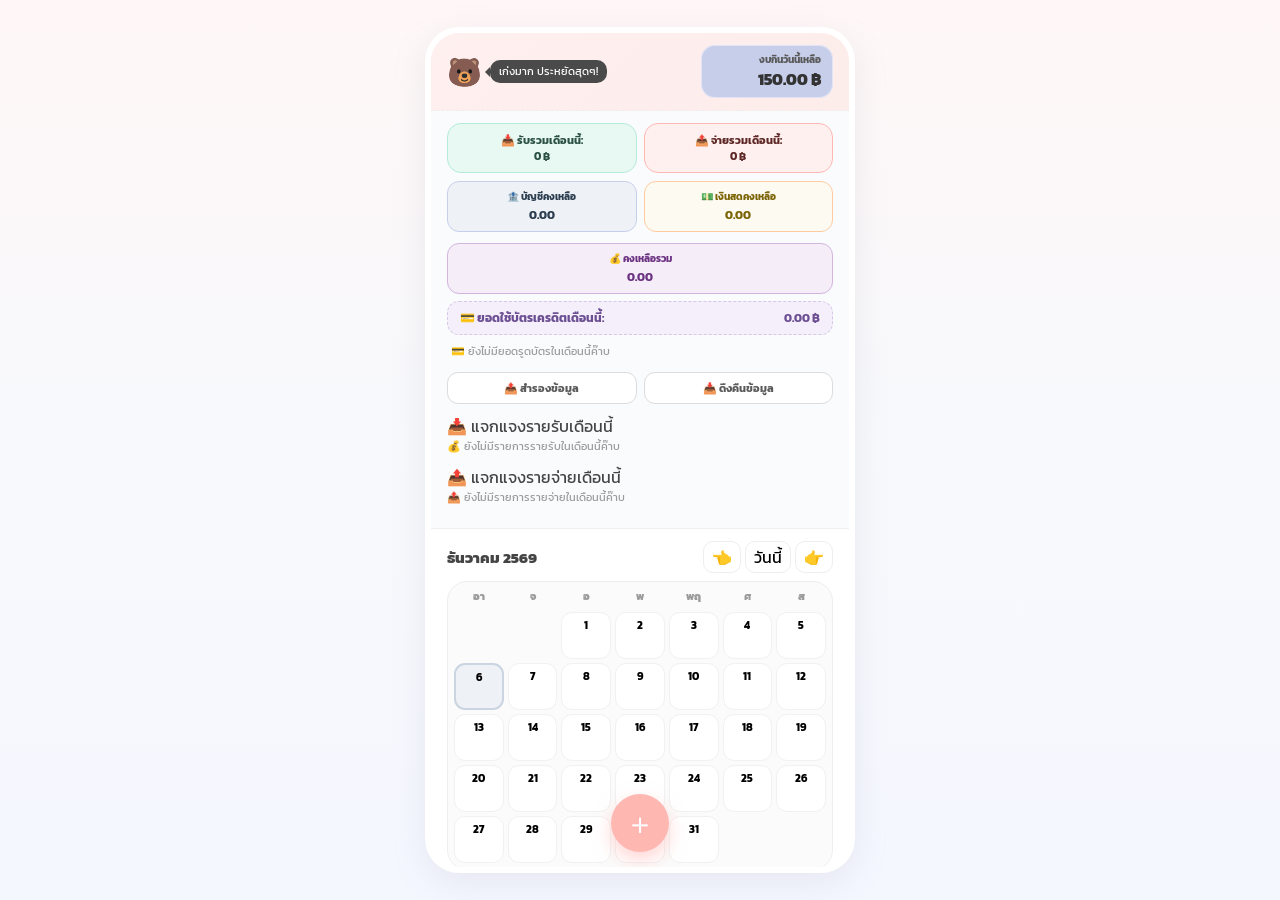
==== index.html @ 379af8e2 "Update index.html" ====
<!DOCTYPE html>
<html lang="th">
<head>
    <meta charset="UTF-8">
    <meta name="apple-mobile-web-app-title" content="PukPik Pocket">
    <meta name="apple-mobile-web-app-capable" content="yes">
    <meta name="apple-mobile-web-app-status-bar-style" content="default">
    <meta name="theme-color" content="#ffb7b2">
    <link rel="apple-touch-icon" href="IMG_6196.png">
    <link rel="apple-touch-icon" sizes="180x180" href="IMG_6196.png">
    <link rel="icon" type="image/png" sizes="192x192" href="IMG_6196.png">
    <link rel="icon" type="image/png" sizes="32x32" href="IMG_6196.png">
    <link rel="preconnect" href="https://fonts.googleapis.com">
    <link rel="preconnect" href="https://fonts.gstatic.com" crossorigin>
    <link href="https://fonts.googleapis.com/css2?family=Kanit:wght@400;500;600;700&display=swap" rel="stylesheet">
    <meta name="viewport" content="width=device-width, initial-scale=1.0, maximum-scale=1.0, user-scalable=no, viewport-fit=cover">
    <title>PukPik Pocket v5.2</title>
    <style>
        :root {
            --bg-color: #f7f9fc;
            --card-bg: #ffffff;
            --text-main: #444;
            --text-muted: #9b9b9b;
            --primary: #ffb7b2;
            --primary-dark: #ff9e99;
            --success: #b5ead7;
            --success-dark: #86d1b7;
            --danger: #ffcaa1;
            --danger-dark: #ffaa6b;
            --accent-blue: #c7ceea;
            --purple-soft: #f4effa;
            --shadow: 0 10px 34px rgba(149, 157, 165, 0.16);
            --border-radius: 20px;
        }
        * {
            box-sizing: border-box;
            margin: 0;
            padding: 0;
            font-family: 'Kanit', system-ui, -apple-system, BlinkMacSystemFont, sans-serif;
            -webkit-tap-highlight-color: transparent;
        }
        html, body { height: 100%; }
        body {
            background: linear-gradient(180deg, #fff7f7 0%, var(--bg-color) 50%, #f5f7ff 100%);
            color: var(--text-main);
            display: flex;
            justify-content: center;
            align-items: center;
            min-height: 100svh;
            padding: max(10px, env(safe-area-inset-top)) 10px max(10px, env(safe-area-inset-bottom));
        }
        button, input { font: inherit; }
        button { touch-action: manipulation; }
        .phone-container {
            width: 100%;
            max-width: 430px;
            height: min(94svh, 900px);
            background: var(--card-bg);
            border-radius: 34px;
            box-shadow: var(--shadow);
            border: 6px solid rgba(255,255,255,0.95);
            display: flex;
            flex-direction: column;
            overflow: hidden;
            position: relative;
        }
        .mini-banner {
            background: linear-gradient(135deg, #fff0f0 0%, #fcedeb 100%);
            padding: 12px 16px;
            display: flex;
            align-items: center;
            justify-content: space-between;
            gap: 10px;
            border-bottom: 1px dashed #eee;
        }
        .banner-left { display: flex; align-items: center; gap: 8px; min-width: 0; }
        .mascot-mini { font-size: 28px; animation: bounce 2s infinite alternate; }
        @keyframes bounce { from { transform: translateY(0); } to { transform: translateY(-3px); } }
        .banner-speech {
            font-size: 11px;
            background: #4a4a4a;
            color: #fff;
            padding: 5px 9px;
            border-radius: 10px;
            position: relative;
            max-width: 160px;
            line-height: 1.25;
        }
        .banner-speech::before {
            content: '';
            position: absolute;
            left: -5px;
            top: 50%;
            transform: translateY(-50%);
            border-width: 5px 5px 5px 0;
            border-style: solid;
            border-color: transparent #4a4a4a transparent transparent;
        }
        .banner-budget-badge {
            background: var(--accent-blue);
            padding: 7px 12px;
            border-radius: 14px;
            text-align: right;
            min-width: 132px;
            box-shadow: inset 0 0 0 1px rgba(255,255,255,.45);
        }
        .banner-budget-badge.warning { background: #ffcaa1; }
        .banner-budget-badge.danger { background: #ffb7b2; }
        .banner-budget-label { font-size: 10px; font-weight: 700; color: #5a5a5a; }
        .banner-budget-amount { font-size: 16px; font-weight: 800; color: #333; }
        .overall-summary-card { background: #fafbfc; padding: 12px 16px; border-bottom: 1px solid #f0f0f0; }
        .summary-total-row, .wallet-summary-row, .system-action-row { display: flex; gap: 7px; }
        .summary-total-row { margin-bottom: 8px; }
        .summary-box {
            flex: 1;
            padding: 8px 4px;
            border-radius: 14px;
            font-size: 11px;
            font-weight: 700;
            text-align: center;
        }
        .summary-box.inc { background-color: #e8f8f2; color: #2b5144; border: 1px solid var(--success); }
        .summary-box.exp { background-color: #fff0f0; color: #5c2724; border: 1px solid var(--primary); }
        .wallet-summary-row { margin-bottom: 7px; flex-wrap: wrap; }
        .wallet-box {
            flex: 1;
            min-width: 80px;
            padding: 7px 6px;
            border-radius: 12px;
            font-size: 10px;
            font-weight: 700;
            display: flex;
            flex-direction: column;
            justify-content: center;
            align-items: center;
            text-align: center;
        }
        .wallet-box.bank { background-color: #eef2f7; color: #2c3e50; border: 1px solid var(--accent-blue); }
        .wallet-box.cash { background-color: #fdfaf2; color: #7d6608; border: 1px solid var(--danger); }
        .wallet-box.custom-wallet { background-color: #f2fcf9; color: #117a65; border: 1px solid var(--success-dark); }
        .wallet-box.total { background-color: #f5eef8; color: #6c3483; border: 1px solid #d2b4de; width: 100%; flex: 1 1 100%; margin-top: 4px; }
        .wallet-val { font-size: 12px; margin-top: 2px; word-break: break-word; }
        .credit-summary-row {
            background: var(--purple-soft);
            border: 1px dashed #d6c7e8;
            padding: 7px 12px;
            border-radius: 12px;
            font-size: 12px;
            font-weight: 700;
            color: #6c4f93;
            margin-bottom: 6px;
            display: flex;
            justify-content: space-between;
            align-items: center;
            gap: 10px;
        }
        .credit-cards-breakdown-zone, .category-summary-grid {
            display: flex;
            gap: 6px;
            overflow-x: auto;
            padding-bottom: 4px;
            margin-bottom: 7px;
            scrollbar-width: none;
        }
        .credit-cards-breakdown-zone::-webkit-scrollbar, .category-summary-grid::-webkit-scrollbar { height: 0; }
        .credit-card-mini-badge, .cat-summary-mini-box {
            background: #fff;
            border: 1px solid #eee;
            padding: 5px 10px;
            border-radius: 10px;
            font-size: 11px;
            white-space: nowrap;
            display: flex;
            align-items: center;
            gap: 4px;
        }
        .credit-card-mini-badge { color: #6c4f93; border-color: #d6c7e8; }
        .system-action-row { margin: 6px 0 10px; }
        .sys-btn {
            flex: 1;
            padding: 7px;
            font-size: 11px;
            background: #fff;
            border: 1px solid #dcdcdc;
            border-radius: 11px;
            cursor: pointer;
            font-weight: 700;
            color: #5a5a5a;
        }
        .sys-btn:active { transform: scale(.98); background: #f0f0f0; }
        .app-body { flex: 1; overflow-y: auto; padding: 12px 16px 82px; }
        .calendar-header { display: flex; justify-content: space-between; align-items: center; margin-bottom: 8px; }
        .calendar-title { font-size: 15px; font-weight: 800; }
        .calendar-btn { background: #fff; border: 1px solid #eee; border-radius: 10px; font-size: 16px; cursor: pointer; padding: 3px 8px; }
        .calendar-grid {
            display: grid;
            grid-template-columns: repeat(7, 1fr);
            gap: 4px;
            background: #fbfbfb;
            padding: 6px;
            border-radius: var(--border-radius);
            border: 1px solid #eee;
            width: 100%;
        }
        .weekday { text-align: center; font-size: 11px; font-weight: 800; color: var(--text-muted); padding-bottom: 4px; }
        .day-cell {
            background: #fff;
            border-radius: 11px;
            min-height: 47px;
            display: flex;
            flex-direction: column;
            justify-content: space-between;
            align-items: center;
            padding: 4px 2px;
            font-size: 11px;
            border: 1px solid #f1f1f1;
            cursor: pointer;
            transition: transform .16s ease, border .16s ease, background .16s ease;
        }
        .day-cell:active { transform: scale(.97); }
        .day-cell.today { border: 2px solid var(--text-main); font-weight: 800; }
        .day-cell.selected { background: #eef2f7; border-color: #cbd5e1; }
        .day-number { font-weight: 700; }
        .day-amount {
            font-size: 7.5px;
            width: 100%;
            text-align: center;
            overflow: hidden;
            text-overflow: ellipsis;
            white-space: nowrap;
            font-weight: 800;
            border-radius: 5px;
            padding: 1px 0;
            line-height: 1.15;
        }
        .status-safe { background-color: var(--success); color: #2b5144; }
        .status-warn { background-color: var(--danger); color: #613b1d; }
        .status-over { background-color: var(--primary); color: #5c2724; }
        .history-section { margin-top: 15px; }
        .section-heading { font-size: 14px; font-weight: 800; margin-bottom: 8px; display: flex; justify-content: space-between; align-items: center; }
        .history-list { display: flex; flex-direction: column; gap: 8px; }
        .history-item { display: flex; align-items: center; background: #fff; padding: 10px 12px; border-radius: 16px; border: 1px solid #f0f0f0; position: relative; }
        .item-icon { width: 36px; height: 36px; border-radius: 12px; display: flex; justify-content: center; align-items: center; font-size: 18px; margin-right: 10px; flex: 0 0 auto; }
        .item-info { flex: 1; padding-right: 8px; min-width: 0; }
        .item-title { font-size: 13px; font-weight: 800; overflow: hidden; text-overflow: ellipsis; white-space: nowrap; }
        .item-time { font-size: 10px; color: var(--text-muted); }
        .item-amount { font-size: 14px; font-weight: 800; text-align: right; padding-right: 34px; min-width: 96px; }
        .item-skip-label, .item-credit-label, .item-wallet-label { font-size: 8px; display: block; font-weight: 500; }
        .item-skip-label { color: #d35400; }
        .item-credit-label { color: #8e44ad; }
        .item-wallet-label { color: #34495e; }
        .item-amount.expense { color: #ff9e99; }
        .item-amount.income { color: #43ad86; }
        .item-amount.transfer { color: #3498db; }
        .item-actions-wrapper { position: absolute; right: 8px; top: 50%; transform: translateY(-50%); display: flex; gap: 4px; align-items: center; }
        .item-action-mini-btn { background: #fcfcfc; border: 1px solid #eeeeee; width: 25px; height: 25px; border-radius: 8px; font-size: 11px; cursor: pointer; display: flex; justify-content: center; align-items: center; }
        .item-action-mini-btn.delete { color: #ff9e99; border-color: #fff0f0; }
        .fab-btn {
            position: absolute;
            bottom: max(15px, env(safe-area-inset-bottom));
            left: 50%;
            transform: translateX(-50%);
            width: 58px;
            height: 58px;
            background: var(--primary);
            border: none;
            border-radius: 50%;
            color: white;
            font-size: 30px;
            display: flex;
            justify-content: center;
            align-items: center;
            cursor: pointer;
            box-shadow: 0 8px 18px rgba(255, 183, 178, 0.55);
            z-index: 10;
        }
        .fab-btn:active { transform: translateX(-50%) scale(.96); }
        .modal-overlay {
            position: absolute;
            inset: 0;
            background: rgba(0,0,0,0.38);
            display: none;
            justify-content: center;
            align-items: flex-end;
            z-index: 100;
        }
        .modal-overlay.show { display: flex; }
        .modal-content {
            background: #fff;
            width: 100%;
            border-top-left-radius: 28px;
            border-top-right-radius: 28px;
            padding: 20px 20px max(20px, env(safe-area-inset-bottom));
            box-shadow: 0 -10px 30px rgba(0,0,0,0.1);
            animation: slideUp .24s ease-out;
            max-height: 90%;
            overflow-y: auto;
        }
        @keyframes slideUp { from { transform: translateY(100%); } to { transform: translateY(0); } }
        .modal-header { display: flex; justify-content: space-between; align-items: center; margin-bottom: 15px; }
        .close-btn { background: #f0f0f0; border: none; width: 30px; height: 30px; border-radius: 50%; cursor: pointer; }
        .type-selector { display: flex; gap: 8px; margin-bottom: 12px; }
        .type-btn { flex: 1; padding: 8px; border: 2px solid #f0f0f0; background: #fff; border-radius: 13px; cursor: pointer; font-weight: 800; font-size: 13px; text-align: center; }
        .type-btn.active[data-type="expense"] { background: var(--primary); border-color: var(--primary); color: #fff; }
        .type-btn.active[data-type="income"] { background: var(--success); border-color: var(--success); color: #2b5144; }
        .type-btn.active[data-type="transfer"] { background: var(--accent-blue); border-color: var(--accent-blue); color: #34495e; }
        .form-group { margin-bottom: 12px; }
        .form-label { font-size: 12px; font-weight: 800; color: var(--text-muted); margin-bottom: 4px; display: block; }
        .custom-checkbox-row { display: flex; align-items: center; gap: 7px; padding: 7px 10px; border-radius: 10px; font-size: 11px; font-weight: 700; cursor: pointer; margin-bottom: 8px; }
        .custom-checkbox-row.skip { background: #fdf6f0; border: 1px dashed #ffcaa1; color: #c96f2c; }
        .wallet-selector-group { display: flex; flex-wrap: wrap; gap: 6px; margin-bottom: 12px; }
        .wallet-select-btn { padding: 8px 12px; border: 2px solid #f0f0f0; background: #fff; border-radius: 11px; font-size: 11px; font-weight: 800; cursor: pointer; text-align: center; min-width: 80px; }
        .wallet-select-btn.active { border-color: #34495e; background-color: #f0f4f8; }
        .wallet-select-btn.credit-style { border-color: #d6c7e8; color: #6c4f93; }
        .wallet-select-btn.credit-style.active { background-color: var(--purple-soft); border-color: #8e44ad; }
        .wallet-select-btn.transfer-style { border-color: #cbd5e1; background-color: #fff; }
        .wallet-select-btn.transfer-style.active { border-color: #3498db; background-color: #ebf5fb; }
        .add-manage-btn { background: #fff; border: 1px dashed #bbb; color: #666; font-size: 11px; padding: 8px 12px; border-radius: 10px; cursor: pointer; font-weight: 800; }
        .input-field { width: 100%; padding: 11px 12px; border: 2px solid #f0f0f0; border-radius: 13px; font-size: 15px; outline: none; background: #fff; }
        .input-field:focus { border-color: var(--primary); box-shadow: 0 0 0 3px rgba(255,183,178,.16); }
        .category-grid { display: grid; grid-template-columns: repeat(4, 1fr); gap: 8px; margin-bottom: 15px; }
        .cat-item { display: flex; flex-direction: column; align-items: center; cursor: pointer; padding: 7px 4px; border-radius: 12px; border: 2px solid transparent; background: #fafafa; min-width: 0; }
        .cat-item.selected { background: #fff0f0; border-color: var(--primary); }
        .cat-icon { font-size: 20px; }
        .cat-name { font-size: 10px; text-align: center; width: 100%; overflow: hidden; text-overflow: ellipsis; white-space: nowrap; }
        .submit-btn { width: 100%; padding: 13px; background: var(--primary-dark); border: none; border-radius: 14px; color: white; font-size: 15px; font-weight: 800; cursor: pointer; }
        .submit-btn:active { transform: scale(.99); }
        .empty-state { text-align: center; padding: 20px; color: var(--text-muted); font-size: 13px; }
        @media (max-width: 390px) {
            .phone-container { border-radius: 0; height: 100svh; border: 0; max-width: none; }
            body { padding: 0; }
            .category-grid { grid-template-columns: repeat(3, 1fr); }
            .banner-speech { max-width: 130px; }
        }
    </style>
</head>
<body>
    <div class="phone-container">
        <div class="mini-banner">
            <div class="banner-left">
                <div class="mascot-mini" id="mascotEmoji">🐻</div>
                <div class="banner-speech" id="mascotSpeech">ลุยประหยัดกันค๊าบ!</div>
            </div>
            <div class="banner-budget-badge" id="budgetBadgeColor">
                <div class="banner-budget-label" id="budgetText">งบกินวันนี้เหลือ</div>
                <div class="banner-budget-amount"><span id="dailyRemaining">150.00</span> ฿</div>
            </div>
        </div>
        <div class="overall-summary-card">
            <div class="summary-total-row">
                <div class="summary-box inc">📥 รับรวมเดือนนี้:<br><span id="totalIncomeText">0</span> ฿</div>
                <div class="summary-box exp">📤 จ่ายรวมเดือนนี้:<br><span id="totalExpenseText">0</span> ฿</div>
            </div>
            <div class="wallet-summary-row" id="walletSummaryRowZone">
                <div class="wallet-box bank"><span>🏦 บัญชีคงเหลือ</span><span class="wallet-val" id="totalBankText">0.00</span></div>
                <div class="wallet-box cash"><span>💵 เงินสดคงเหลือ</span><span class="wallet-val" id="totalCashText">0.00</span></div>
                <div class="wallet-box total"><span>💰 คงเหลือรวม</span><span class="wallet-val" id="totalCombinedText">0.00</span></div>
            </div>
            <div class="credit-summary-row">
                <span>💳 ยอดใช้บัตรเครดิตเดือนนี้:</span>
                <div><span id="totalCreditText">0.00</span> ฿</div>
            </div>
            <div class="credit-cards-breakdown-zone" id="creditCardsBreakdownZone"></div>
            <div class="system-action-row">
                <button class="sys-btn" type="button" onclick="backupData()">📤 สำรองข้อมูล</button>
                <button class="sys-btn" type="button" onclick="triggerRestore()">📥 ดึงคืนข้อมูล</button>
                <input type="file" id="restoreFileInput" accept=".json,application/json" style="display:none" onchange="restoreData(event)">
            </div>
            <div class="cat-summary-title">📥 แจกแจงรายรับเดือนนี้</div>
            <div class="category-summary-grid" id="incomeCategorySummaryGrid"></div>
            <div class="cat-summary-title">📤 แจกแจงรายจ่ายเดือนนี้</div>
            <div class="category-summary-grid" id="categorySummaryGrid"></div>
        </div>
        <div class="app-body">
            <div class="calendar-header">
                <div class="calendar-title" id="calendarMonthYear">กรกฎาคม 2569</div>
                <div>
                    <button class="calendar-btn" type="button" onclick="changeMonth(-1)" aria-label="เดือนก่อนหน้า">👈</button>
                    <button class="calendar-btn" type="button" onclick="goToday()" aria-label="วันนี้">วันนี้</button>
                    <button class="calendar-btn" type="button" onclick="changeMonth(1)" aria-label="เดือนถัดไป">👉</button>
                </div>
            </div>
            <div class="calendar-grid" id="calendarGrid">
                <div class="weekday">อา</div><div class="weekday">จ</div><div class="weekday">อ</div><div class="weekday">พ</div><div class="weekday">พฤ</div><div class="weekday">ศ</div><div class="weekday">ส</div>
            </div>
            <div class="history-section">
                <div class="section-heading">
                    <span id="historyTitle">รายการวันนี้</span>
                    <span id="dayTotalExpense" style="font-size:12px;font-weight:500;color:var(--text-muted);">ใช้ไป: 0 ฿</span>
                </div>
                <div class="history-list" id="historyList"></div>
            </div>
        </div>
        <button class="fab-btn" id="openModalBtn" type="button" aria-label="เพิ่มรายการ">＋</button>
    </div>
    <div class="modal-overlay" id="modalOverlay">
        <div class="modal-content" role="dialog" aria-modal="true">
            <div class="modal-header">
                <div style="font-weight:800;font-size:16px" id="modalTitle">เพิ่มรายการปุกปิก 🥑</div>
                <button class="close-btn" type="button" id="closeModalBtn">✕</button>
            </div>
            <div class="type-selector">
                <button class="type-btn active" type="button" data-type="expense">รายจ่าย 💸</button>
                <button class="type-btn" type="button" data-type="income">รายรับ 💰</button>
                <button class="type-btn" type="button" data-type="transfer">โยกย้ายเงิน 🔁</button>
            </div>
            <div id="walletSelectorZone">
                <label class="form-label" id="walletZoneLabel">ทำรายการผ่านกระเป๋าหรือบัตรไหน?</label>
                <div class="wallet-selector-group" id="walletButtonsContainer"></div>
            </div>
            <div id="transferDirectionZone" style="display:none">
                <label class="form-label">ย้ายเงินจากไหน ไปไหนค๊าบ?</label>
                <div style="display: flex; gap: 8px; margin-bottom: 8px;">
                    <div style="flex: 1;">
                        <span class="form-label" style="font-size: 11px;">ต้นทาง (From)</span>
                        <div class="wallet-selector-group" id="transferFromContainer"></div>
                    </div>
                    <div style="flex: 1;">
                        <span class="form-label" style="font-size: 11px;">ปลายทาง (To)</span>
                        <div class="wallet-selector-group" id="transferToContainer"></div>
                    </div>
                </div>
                <div style="text-align: right; margin-top: 4px;">
                    <button class="add-manage-btn" type="button" onclick="addNewCustomWallet()">➕ เพิ่มกระเป๋า/บัญชีใหม่</button>
                </div>
            </div>
            <div class="custom-checkbox-row skip" id="skipBudgetRow">
                <input type="checkbox" id="skipBudgetCheck">
                <label for="skipBudgetCheck">✨ ยอดจำเป็นพิเศษ ไม่หักงบวันละ 150 บ.</label>
            </div>
            <div class="form-group">
                <label class="form-label" for="amountInput">จำนวนเงิน (บาท)</label>
                <input type="number" id="amountInput" class="input-field" placeholder="0.00" step="0.01" min="0" required inputmode="decimal">
            </div>
            <div class="form-group">
                <label class="form-label" for="noteInput">บันทึกช่วยจำ</label>
                <input type="text" id="noteInput" class="input-field" maxlength="80" placeholder="เช่น ค่าข้าวกล่อง, รูดซื้อของกิน">
            </div>
            <div id="categoryZone">
                <div style="display:flex;justify-content:space-between;align-items:center;margin-bottom:4px;gap:8px">
                    <label class="form-label" style="margin-bottom:0">หมวดหมู่</label>
                    <button class="add-manage-btn" type="button" onclick="addNewCategory()" style="padding:3px 9px;border-radius:8px">➕ เพิ่มหมวด</button>
                </div>
                <div class="category-grid" id="formCategoryGrid"></div>
            </div>
            <button type="button" class="submit-btn" id="saveTransactionBtn">บันทึกเลย! ✨</button>
        </div>
    </div>
    <script>
        const DAILY_BUDGET_LIMIT = 150;
        const STORAGE_DB = 'pukpik_db_v5';
        const STORAGE_OLD_DB = 'pukpik_db_v4';
        const STORAGE_CARDS = 'pukpik_cards';
        const STORAGE_CATEGORIES = 'pukpik_categories';
        const STORAGE_WALLETS = 'pukpik_wallets'; // เพิ่มสำหรับเก็บกระเป๋าใหม่ๆ
        
        let currentDate = new Date();
        let selectedDateKey = formatDateKey(new Date());
        let currentType = 'expense';
        let selectedPaymentSource = 'bank';
        
        // ตัวแปรเก็บคู่ต้นทาง-ปลายทางของการโยกย้ายเงิน
        let transferFromSource = 'bank';
        let transferToSource = 'cash';
        
        let selectedCategory = '';
        let editingTransactionId = null;
        let editingDateKey = null;
        
        const defaultCreditCards = ['เฟิร์สช้อยส์', 'อิออน M GEN'];
        const defaultCustomWallets = []; // โครงสร้างเริ่มต้นสำหรับกระเป๋าเงินเสริม
        
        const defaultCategories = {
            expense: [
                { id: 'food', name: 'อาหาร', icon: '🍜' },
                { id: 'necessity', name: 'ของใช้จำเป็น', icon: '🏡' },
                { id: 'travel', name: 'เดินทาง', icon: '🚗' },
                { id: 'shopping', name: 'ช้อปปิ้ง', icon: '🛍️' },
                { id: 'bill', name: 'บิล/เน็ต', icon: '📄' },
                { id: 'other_exp', name: 'อื่นๆ', icon: '✨' }
            ],
            income: [
                { id: 'salary', name: 'เงินเดือน', icon: '💼' },
                { id: 'pocket', name: 'เงินให้', icon: '👛' },
                { id: 'other_inc', name: 'อื่นๆ', icon: '🪙' }
            ]
        };
        
        let db = loadJSON(STORAGE_DB, null);
        if (!db) db = loadJSON(STORAGE_OLD_DB, {});
        let creditCards = loadJSON(STORAGE_CARDS, defaultCreditCards);
        let customCategories = loadJSON(STORAGE_CATEGORIES, defaultCategories);
        let customWallets = loadJSON(STORAGE_WALLETS, defaultCustomWallets);
        
        const monthNamesThai = ['มกราคม','กุมภาพันธ์','มีนาคม','เมษายน','พฤษภาคม','มิถุนายน','กรกฎาคม','สิงหาคม','กันยายน','ตุลาคม','พฤศจิกายน','ธันวาคม'];
        const $ = (id) => document.getElementById(id);
        const calendarGrid = $('calendarGrid');
        const weekdaysTemplate = ['อา','จ','อ','พ','พฤ','ศ','ส'];
        
        document.addEventListener('DOMContentLoaded', () => {
            normalizeData();
            initApp();
            setupEventListeners();
        });
        
        function loadJSON(key, fallback) {
            try {
                const raw = localStorage.getItem(key);
                return raw ? JSON.parse(raw) : fallback;
            } catch { return fallback; }
        }
        
        function saveAll() {
            localStorage.setItem(STORAGE_DB, JSON.stringify(db));
            localStorage.setItem(STORAGE_CARDS, JSON.stringify(creditCards));
            localStorage.setItem(STORAGE_CATEGORIES, JSON.stringify(customCategories));
            localStorage.setItem(STORAGE_WALLETS, JSON.stringify(customWallets));
        }
        
        function normalizeData() {
            if (!customCategories.expense) customCategories.expense = defaultCategories.expense;
            if (!customCategories.income) customCategories.income = defaultCategories.income;
            if (!Array.isArray(creditCards)) creditCards = [...defaultCreditCards];
            if (!Array.isArray(customWallets)) customWallets = [];
            
            Object.keys(db || {}).forEach(dateKey => {
                if (!Array.isArray(db[dateKey])) delete db[dateKey];
                else db[dateKey] = db[dateKey].map(item => ({
                    id: item.id || Date.now() + Math.random(),
                    type: item.type || 'expense',
                    amount: Number(item.amount) || 0,
                    note: String(item.note || ''),
                    category: item.category || '',
                    time: item.time || '00:00',
                    skipBudget: Boolean(item.skipBudget),
                    source: item.source || 'bank',
                    transferFrom: item.transferFrom || item.source || '', 
                    transferTo: item.transferTo || item.transferDirection || '' 
                })).filter(item => item.amount > 0);
            });
            saveAll();
        }
        
        function initApp() {
            renderCalendar();
            renderHistory(selectedDateKey);
            updateRealtimeDashboard();
            renderOverallAndCategorySummary();
        }
        
        function setupEventListeners() {
            $('openModalBtn').addEventListener('click', () => {
                resetForm();
                $('modalOverlay').classList.add('show');
                setTimeout(() => $('amountInput').focus(), 120);
            });
            $('closeModalBtn').addEventListener('click', closeModal);
            $('modalOverlay').addEventListener('click', (e) => { if (e.target.id === 'modalOverlay') closeModal(); });
            document.addEventListener('keydown', (e) => { if (e.key === 'Escape') closeModal(); });
            document.querySelectorAll('.type-btn').forEach(btn => {
                btn.addEventListener('click', (e) => {
                    document.querySelectorAll('.type-btn').forEach(b => b.classList.remove('active'));
                    e.currentTarget.classList.add('active');
                    currentType = e.currentTarget.dataset.type;
                    selectedPaymentSource = 'bank';
                    switchFormTypeElements();
                    renderFormCategories();
                });
            });
            $('saveTransactionBtn').addEventListener('click', handleSaveTransaction);
        }
        
        function closeModal() { $('modalOverlay').classList.remove('show'); }
        
        function escapeHTML(value) {
            return String(value ?? '').replace(/[&<>'"]/g, ch => ({'&':'&amp;','<':'&lt;','>':'&gt;',"'":'&#39;','"':'&quot;'}[ch]));
        }
        
        function money(value, min = 0) {
            return Number(value || 0).toLocaleString('th-TH', { minimumFractionDigits: min, maximumFractionDigits: 2 });
        }
        
        function parseDateKey(key) {
            const [y, m, d] = key.split('-').map(Number);
            return new Date(y, m - 1, d);
        }
        
        function formatDateKey(date) {
            const y = date.getFullYear();
            const m = String(date.getMonth() + 1).padStart(2, '0');
            const d = String(date.getDate()).padStart(2, '0');
            return `${y}-${m}-${d}`;
        }
        
        function isSameMonthKey(dateKey, dateObj) {
            const d = parseDateKey(dateKey);
            return d.getFullYear() === dateObj.getFullYear() && d.getMonth() === dateObj.getMonth();
        }
        
        function renderWalletButtons() {
            const container = $('walletButtonsContainer');
            container.innerHTML = '';
            
            if (currentType === 'expense') {
                $('walletZoneLabel').innerText = 'จ่ายด้วยกระเป๋าหรือบัตรเครดิตไหน?';
                addWalletButton('🏦 บัญชีธนาคาร', 'bank');
                addWalletButton('💵 เงินสดในมือ', 'cash');
                customWallets.forEach(w => addWalletButton(`📦 ${w.name}`, `wallet_${w.id}`));
                creditCards.forEach(card => addWalletButton(`💳 ${card}`, `credit_${card}`, true));
                
                const addBtn = document.createElement('button');
                addBtn.type = 'button';
                addBtn.className = 'add-manage-btn';
                addBtn.innerText = '➕ เพิ่มบัตรเครดิต';
                addBtn.onclick = addNewCreditCard;
                container.appendChild(addBtn);
                
            } else if (currentType === 'income') {
                $('walletZoneLabel').innerText = 'รับเงินเข้ากระเป๋าหรือดึงจากบัตรไหน?';
                addWalletButton('🏦 บัญชีธนาคาร', 'bank');
                addWalletButton('💵 เงินสดในมือ', 'cash');
                customWallets.forEach(w => addWalletButton(`📦 ${w.name}`, `wallet_${w.id}`));
                // รายรับสามารถเลือกดึงยอดจากบัตรเครดิตได้ตามคำขอ!
                creditCards.forEach(card => addWalletButton(`💳 ${card}`, `credit_${card}`, true));
            }
        }
        
        function addWalletButton(label, source, isCredit = false) {
            const btn = document.createElement('button');
            btn.type = 'button';
            btn.className = `wallet-select-btn ${isCredit ? 'credit-style' : ''} ${selectedPaymentSource === source ? 'active' : ''}`;
            btn.textContent = label;
            btn.onclick = () => { selectedPaymentSource = source; renderWalletButtons(); };
            $('walletButtonsContainer').appendChild(btn);
        }
        
        // ฟังก์ชันวาดปุ่มเลือกกระเป๋าในโหมด โยกย้ายเงิน (ต้นทาง / ปลายทาง)
        function renderTransferDirectionWallets() {
            const fromContainer = $('transferFromContainer');
            const toContainer = $('transferToContainer');
            fromContainer.innerHTML = '';
            toContainer.innerHTML = '';
            
            const list = [
                { id: 'bank', name: '🏦 บัญชี' },
                { id: 'cash', name: '💵 เงินสด' },
                ...customWallets.map(w => ({ id: `wallet_${w.id}`, name: `📦 ${w.name}` }))
            ];
            
            list.forEach(w => {
                // ปุ่มฝั่งต้นทาง
                const btnFrom = document.createElement('button');
                btnFrom.type = 'button';
                btnFrom.className = `wallet-select-btn transfer-style ${transferFromSource === w.id ? 'active' : ''}`;
                btnFrom.innerText = w.name;
                btnFrom.onclick = () => { transferFromSource = w.id; renderTransferDirectionWallets(); };
                fromContainer.appendChild(btnFrom);
                
                // ปุ่มฝั่งปลายทาง
                const btnTo = document.createElement('button');
                btnTo.type = 'button';
                btnTo.className = `wallet-select-btn transfer-style ${transferToSource === w.id ? 'active' : ''}`;
                btnTo.innerText = w.name;
                btnTo.onclick = () => { transferToSource = w.id; renderTransferDirectionWallets(); };
                toContainer.appendChild(btnTo);
            });
        }
        
        function addNewCreditCard() {
            const cardName = prompt('กรอกชื่อบัตรเครดิตใหม่ค๊าบ:');
            const clean = cardName ? cardName.trim() : '';
            if (!clean) return;
            if (creditCards.includes(clean)) return alert('มีชื่อบัตรใบนี้อยู่ในระบบแล้วค๊าบ 😮');
            creditCards.push(clean);
            selectedPaymentSource = `credit_${clean}`;
            saveAll();
            renderWalletButtons();
            renderOverallAndCategorySummary();
        }
        
        // ฟังก์ชันสร้างกระเป๋าเงินเสริมใบใหม่ (เช่น TrueWallet, บัญชีออมทรัพย์อื่นๆ) สำหรับโยกย้ายเงิน
        function addNewCustomWallet() {
            const name = prompt('กรอกชื่อกระเป๋าหรือบัญชีเสริมใหม่ค๊าบ (เช่น วอลเล็ท, ออมทรัพย์):');
            const clean = name ? name.trim() : '';
            if (!clean) return;
            if (clean === 'บัญชี' || clean === 'เงินสด' || customWallets.some(w => w.name === clean)) {
                return alert('มีชื่อกระเป๋านี้อยู่ในระบบแล้วค๊าบ 😮');
            }
            const newId = Date.now();
            customWallets.push({ id: newId, name: clean });
            transferToSource = `wallet_${newId}`;
            saveAll();
            renderTransferDirectionWallets();
            renderOverallAndCategorySummary();
        }
        
        function addNewCategory() {
            if (currentType === 'transfer') return;
            const typeText = currentType === 'expense' ? 'รายจ่าย' : 'รายรับ';
            const catName = prompt(`กรอกชื่อหมวดหมู่${typeText}ใหม่ค๊าบ:`);
            const cleanName = catName ? catName.trim() : '';
            if (!cleanName) return;
            const catIcon = (prompt(`ส่งอิโมจิประจำหมวดหมู่ "${cleanName}" มาหน่อยค๊าบ:`) || '✨').trim().slice(0, 4);
            const newId = `custom_${currentType}_${Date.now()}`;
            customCategories[currentType].push({ id: newId, name: cleanName, icon: catIcon || '✨' });
            selectedCategory = newId;
            saveAll();
            renderFormCategories();
            renderOverallAndCategorySummary();
        }
        
        function switchFormTypeElements() {
            if (currentType === 'transfer') {
                $('walletSelectorZone').style.display = 'none';
                $('transferDirectionZone').style.display = 'block';
                $('categoryZone').style.display = 'none';
                $('skipBudgetRow').style.display = 'none';
                renderTransferDirectionWallets();
            } else {
                $('walletSelectorZone').style.display = 'block';
                $('transferDirectionZone').style.display = 'none';
                $('categoryZone').style.display = 'block';
                $('skipBudgetRow').style.display = currentType === 'expense' ? 'flex' : 'none';
                renderWalletButtons();
            }
        }
        
        function getDaySummary(dateKey) {
            const list = db[dateKey] || [];
            let income = 0, expense = 0, budgetAffectingExpense = 0;
            list.forEach(item => {
                const amount = Number(item.amount) || 0;
                if (item.type === 'income') income += amount;
                if (item.type === 'expense') {
                    expense += amount;
                    const isCredit = String(item.source || '').startsWith('credit_');
                    if (!item.skipBudget && !isCredit) budgetAffectingExpense += amount;
                }
            });
            return { income, expense, budgetAffectingExpense, balance: DAILY_BUDGET_LIMIT - budgetAffectingExpense };
        }
        
        function updateRealtimeDashboard() {
            const summary = getDaySummary(formatDateKey(new Date()));
            const remaining = summary.balance;
            $('dailyRemaining').innerText = money(Math.abs(remaining), 2);
            const badge = $('budgetBadgeColor');
            badge.className = 'banner-budget-badge';
            if (remaining >= 70) {
                $('budgetText').innerText = 'งบกินวันนี้เหลือ';
                $('mascotEmoji').innerText = '🐻';
                $('mascotSpeech').innerText = 'เก่งมาก ประหยัดสุดๆ!';
            } else if (remaining > 0) {
                badge.classList.add('warning');
                $('budgetText').innerText = 'งบเริ่มเหลือน้อย';
                $('mascotEmoji').innerText = '🐹';
                $('mascotSpeech').innerText = 'เริ่มแห้งแล้งแล้วนะน้า!';
            } else {
                badge.classList.add('danger');
                $('budgetText').innerText = 'วันนี้ใช้เกินงบไป';
                $('mascotEmoji').innerText = '🐼';
                $('mascotSpeech').innerText = 'พรุ่งนี้เอาใหม่ได้ค๊าบ';
            }
        }
        
        function renderOverallAndCategorySummary() {
            let monthIncome = 0, monthExpense = 0, monthCredit = 0;
            
            // ใช้ Object ในการคำนวณยอดเงินคงเหลือของแต่ละกระเป๋า เพื่อให้ยืดหยุ่นตามจำนวนกระเป๋าที่เพิ่มขึ้น
            const walletBalances = { bank: 0, cash: 0 };
            customWallets.forEach(w => walletBalances[`wallet_${w.id}`] = 0);
            
            const expenseCatTotals = {};
            const incomeCatTotals = {};
            const cardBreakdownTotals = {};
            creditCards.forEach(c => cardBreakdownTotals[c] = 0);
            
            Object.keys(db).forEach(dateKey => {
                const inCurrentMonth = isSameMonthKey(dateKey, currentDate);
                (db[dateKey] || []).forEach(item => {
                    const amount = Number(item.amount) || 0;
                    const source = item.source || 'bank';
                    
                    if (item.type === 'income') {
                        if (source.startsWith('credit_')) {
                            // ถ้ารายรับดึงมาจากบัตรเครดิต ยอดใช้บัตรจะเพิ่มขึ้น (เสมือนมียอดค้างชำระเพิ่มขึ้น)
                            const cardName = source.replace('credit_', '');
                            if (inCurrentMonth) {
                                monthCredit += amount;
                                cardBreakdownTotals[cardName] = (cardBreakdownTotals[cardName] || 0) + amount;
                            }
                        } else {
                            // รับเงินเข้ากระเป๋าปกติ
                            if (walletBalances[source] !== undefined) walletBalances[source] += amount;
                        }
                        
                        if (inCurrentMonth) {
                            monthIncome += amount;
                            incomeCatTotals[item.category] = (incomeCatTotals[item.category] || 0) + amount;
                        }
                    } else if (item.type === 'expense') {
                        if (source.startsWith('credit_')) {
                            const cardName = source.replace('credit_', '');
                            if (inCurrentMonth) {
                                monthCredit += amount;
                                cardBreakdownTotals[cardName] = (cardBreakdownTotals[cardName] || 0) + amount;
                            }
                        } else {
                            if (walletBalances[source] !== undefined) walletBalances[source] -= amount;
                        }
                        if (inCurrentMonth) {
                            monthExpense += amount;
                            expenseCatTotals[item.category] = (expenseCatTotals[item.category] || 0) + amount;
                        }
                    } else if (item.type === 'transfer') {
                        // การโอนเงินข้ามบัญชี
                        const from = item.transferFrom || 'bank';
                        const to = item.transferTo || 'cash';
                        if (walletBalances[from] !== undefined) walletBalances[from] -= amount;
                        if (walletBalances[to] !== undefined) walletBalances[to] += amount;
                    }
                });
            });
            
            // อัปเดต UI ยอดเงินรวมหน้าหลักแบบไดนามิกตามกระเป๋าเงินที่มีอยู่
            const summaryRowZone = $('walletSummaryRowZone');
            summaryRowZone.innerHTML = `
                <div class="wallet-box bank"><span>🏦 บัญชีคงเหลือ</span><span class="wallet-val">${money(walletBalances.bank, 2)}</span></div>
                <div class="wallet-box cash"><span>💵 เงินสดคงเหลือ</span><span class="wallet-val">${money(walletBalances.cash, 2)}</span></div>
            `;
            
            // แตกกระเป๋าเสริมอื่นๆ ออกมาโชว์ที่ Dashboard หลักอัตโนมัติ
            let combinedTotal = walletBalances.bank + walletBalances.cash;
            customWallets.forEach(w => {
                const bal = walletBalances[`wallet_${w.id}`] || 0;
                combinedTotal += bal;
                summaryRowZone.innerHTML += `
                    <div class="wallet-box custom-wallet"><span>📦 ${escapeHTML(w.name)}</span><span class="wallet-val">${money(bal, 2)}</span></div>
                `;
            });
            
            summaryRowZone.innerHTML += `
                <div class="wallet-box total"><span>💰 คงเหลือรวม</span><span class="wallet-val">${money(combinedTotal, 2)}</span></div>
            `;
            
            $('totalIncomeText').innerText = money(monthIncome);
            $('totalExpenseText').innerText = money(monthExpense);
            $('totalCreditText').innerText = money(monthCredit, 2);
            
            const creditZone = $('creditCardsBreakdownZone');
            creditZone.innerHTML = '';
            let hasCardRecord = false;
            Object.entries(cardBreakdownTotals).forEach(([card, amt]) => {
                if (amt > 0) {
                    hasCardRecord = true;
                    const badge = document.createElement('div');
                    badge.className = 'credit-card-mini-badge';
                    badge.innerHTML = `<span>💳</span><span>${escapeHTML(card)}:</span><strong>${money(amt)} ฿</strong>`;
                    creditZone.appendChild(badge);
                }
            });
            if (!hasCardRecord) creditZone.innerHTML = '<div style="font-size:11px;color:var(--text-muted);padding:2px 4px">💳 ยังไม่มียอดรูดบัตรในเดือนนี้ค๊าบ</div>';
            
            const incomeCatZone = $('incomeCategorySummaryGrid');
            incomeCatZone.innerHTML = '';
            customCategories.income.forEach(cat => {
                const amount = incomeCatTotals[cat.id] || 0;
                if(amount<=0) return;
                const box = document.createElement('div');
                box.className='cat-summary-mini-box';
                box.innerHTML=`<span>${escapeHTML(cat.icon)}</span><span>${escapeHTML(cat.name)}:</span><strong>${Math.round(amount)} ฿</strong>`;
                incomeCatZone.appendChild(box);
            });
            if(!incomeCatZone.children.length){
                incomeCatZone.innerHTML='<div style="font-size:11px;color:var(--text-muted)">💰 ยังไม่มีรายการรายรับในเดือนนี้ค๊าบ</div>';
            }
            
            const catZone = $('categorySummaryGrid');
            catZone.innerHTML = '';
            customCategories.expense.forEach(cat => {
                const amount=expenseCatTotals[cat.id]||0;
                if(amount<=0) return;
                const box=document.createElement('div');
                box.className='cat-summary-mini-box';
                box.innerHTML=`<span>${escapeHTML(cat.icon)}</span><span>${escapeHTML(cat.name)}:</span><strong>${Math.round(amount)} ฿</strong>`;
                catZone.appendChild(box);
            });
            if(!catZone.children.length){
                catZone.innerHTML='<div style="font-size:11px;color:var(--text-muted)">📤 ยังไม่มีรายการรายจ่ายในเดือนนี้ค๊าบ</div>';
            }
        }
        
        function renderCalendar() {
            calendarGrid.innerHTML = weekdaysTemplate.map(w => `<div class="weekday">${w}</div>`).join('');
            const year = currentDate.getFullYear();
            const month = currentDate.getMonth();
            $('calendarMonthYear').innerText = `${monthNamesThai[month]} ${year + 543}`;
            const firstDayIndex = new Date(year, month, 1).getDay();
            const totalDays = new Date(year, month + 1, 0).getDate();
            for (let i = 0; i < firstDayIndex; i++) calendarGrid.appendChild(document.createElement('div'));
            const todayKey = formatDateKey(new Date());
            for (let day = 1; day <= totalDays; day++) {
                const cellKey = formatDateKey(new Date(year, month, day));
                const summary = getDaySummary(cellKey);
                const cell = document.createElement('button');
                cell.type = 'button';
                cell.className = 'day-cell';
                if (cellKey === todayKey) cell.classList.add('today');
                if (cellKey === selectedDateKey) cell.classList.add('selected');
                cell.onclick = () => { selectedDateKey = cellKey; renderCalendar(); renderHistory(cellKey); };
                cell.innerHTML = `<span class="day-number">${day}</span>`;
                if (summary.expense > 0) {
                    let status = summary.budgetAffectingExpense <= 75 ? 'status-safe' : (summary.budgetAffectingExpense <= DAILY_BUDGET_LIMIT ? 'status-warn' : 'status-over');
                    const amt = document.createElement('span');
                    amt.className = `day-amount ${status}`;
                    amt.innerText = `-${Math.round(summary.expense)}`;
                    cell.appendChild(amt);
                }
                calendarGrid.appendChild(cell);
            }
        }
        
        function changeMonth(direction) {
            currentDate = new Date(currentDate.getFullYear(), currentDate.getMonth() + direction, 1);
            renderCalendar();
            renderOverallAndCategorySummary();
        }
        
        function goToday() {
            currentDate = new Date();
            selectedDateKey = formatDateKey(new Date());
            initApp();
        }
        
        function renderHistory(dateKey) {
            const items = db[dateKey] || [];
            const summary = getDaySummary(dateKey);
            const d = parseDateKey(dateKey);
            $('historyTitle').innerText = `รายการวันที่ ${d.getDate()} ${monthNamesThai[d.getMonth()]}`;
            $('dayTotalExpense').innerText = `ใช้ไป: ${money(summary.expense, 2)} ฿`;
            const list = $('historyList');
            list.innerHTML = '';
            if (items.length === 0) {
                list.innerHTML = '<div class="empty-state">ยังไม่มีรายการของวันนี้ค๊าบ 📭</div>';
                return;
            }
            
            const getWalletName = (src) => {
                if (src === 'bank') return '🏦 บัญชี';
                if (src === 'cash') return '💵 เงินสด';
                if (src.startsWith('credit_')) return `💳 บัตร:${src.replace('credit_', '')}`;
                if (src.startsWith('wallet_')) {
                    const wId = src.replace('wallet_', '');
                    const found = customWallets.find(w => String(w.id) === String(wId));
                    return found ? `📦 ${found.name}` : '📦 กระเป๋าเสริม';
                }
                return 'กระเป๋า';
            };
            
            [...items].reverse().forEach(item => {
                const allCats = [...customCategories.expense, ...customCategories.income];
                let icon = '✨', catName = 'ทั่วไป';
                if (item.type === 'transfer') {
                    icon = '🔁';
                    catName = `${getWalletName(item.transferFrom)} ➡️ ${getWalletName(item.transferTo)}`;
                } else {
                    const catObj = allCats.find(c => c.id === item.category);
                    if (catObj) { icon = catObj.icon; catName = catObj.name; }
                }
                
                let labels = '';
                if (item.type === 'expense' && item.skipBudget) labels += '<span class="item-skip-label">⚠️ จำเป็นพิเศษ ไม่คิดงบ 150</span>';
                
                const src = item.source || 'bank';
                if (item.type !== 'transfer') {
                    if (src.startsWith('credit_')) labels += `<span class="item-credit-label">💳 บัตร: ${escapeHTML(src.replace('credit_', ''))}</span>`;
                    else labels += `<span class="item-wallet-label">📦 ผ่าน: ${getWalletName(src)}</span>`;
                }
                
                const sign = item.type === 'income' ? '+' : (item.type === 'transfer' ? '🔁 ' : '-');
                const amountClass = item.type === 'transfer' ? 'transfer' : item.type;
                const bg = item.type === 'income' ? 'var(--success)' : (item.type === 'expense' ? 'var(--primary)' : 'var(--accent-blue)');
                
                const itemEl = document.createElement('div');
                itemEl.className = 'history-item';
                itemEl.innerHTML = `
                    <div class="item-icon" style="background-color:${bg}">${escapeHTML(icon)}</div>
                    <div class="item-info">
                        <div class="item-title">${escapeHTML(item.note || (item.type === 'transfer' ? 'โยกย้ายเงิน' : catName))}</div>
                        <div class="item-time">${escapeHTML(item.time)} | ${escapeHTML(catName)}</div>
                    </div>
                    <div class="item-amount ${amountClass}">${sign}${money(item.amount, 2)} ฿${labels}</div>
                    <div class="item-actions-wrapper">
                        <button type="button" class="item-action-mini-btn" title="แก้ไข" onclick="editTransaction('${dateKey}', ${Number(item.id)})">✏️</button>
                        <button type="button" class="item-action-mini-btn delete" title="ลบ" onclick="deleteTransaction('${dateKey}', ${Number(item.id)})">❌</button>
                    </div>`;
                list.appendChild(itemEl);
            });
        }
        
        function renderFormCategories() {
            const grid = $('formCategoryGrid');
            grid.innerHTML = '';
            const list = customCategories[currentType] || [];
            if (!list.length) return;
            if (!list.some(c => c.id === selectedCategory)) selectedCategory = list[0].id;
            list.forEach(cat => {
                const el = document.createElement('div');
                el.className = `cat-item ${cat.id === selectedCategory ? 'selected' : ''}`;
                el.onclick = () => { selectedCategory = cat.id; renderFormCategories(); };
                el.innerHTML = `<div class="cat-icon">${escapeHTML(cat.icon)}</div><div class="cat-name">${escapeHTML(cat.name)}</div>`;
                grid.appendChild(el);
            });
        }
        
        function resetForm() {
            editingTransactionId = null;
            editingDateKey = null;
            $('modalTitle').innerText = 'เพิ่มรายการปุกปิก 🥑';
            $('saveTransactionBtn').innerText = 'บันทึกเลย! ✨';
            $('amountInput').value = '';
            $('noteInput').value = '';
            $('skipBudgetCheck').checked = false;
            currentType = 'expense';
            selectedPaymentSource = 'bank';
            transferFromSource = 'bank';
            transferToSource = 'cash';
            
            document.querySelectorAll('.type-btn').forEach(b => b.classList.toggle('active', b.dataset.type === 'expense'));
            switchFormTypeElements();
            selectedCategory = customCategories.expense?.[0]?.id || '';
            renderFormCategories();
        }
        
        function setTypeButtonActive(type) {
            document.querySelectorAll('.type-btn').forEach(b => b.classList.toggle('active', b.dataset.type === type));
        }
        
        function editTransaction(dateKey, transactionId) {
            const item = (db[dateKey] || []).find(x => Number(x.id) === Number(transactionId));
            if (!item) return alert('ไม่พบรายการนี้แล้วค๊าบ');
            editingTransactionId = transactionId;
            editingDateKey = dateKey;
            currentType = item.type || 'expense';
            selectedPaymentSource = item.source || 'bank';
            transferFromSource = item.transferFrom || 'bank';
            transferToSource = item.transferTo || 'cash';
            selectedCategory = item.category || '';
            
            $('amountInput').value = item.amount;
            $('noteInput').value = item.note || '';
            $('skipBudgetCheck').checked = Boolean(item.skipBudget);
            $('modalTitle').innerText = 'แก้ไขรายการปุกปิก ✏️';
            $('saveTransactionBtn').innerText = '💾 บันทึกการแก้ไข';
            
            setTypeButtonActive(currentType);
            switchFormTypeElements();
            renderFormCategories();
            $('modalOverlay').classList.add('show');
            setTimeout(() => $('amountInput').focus(), 120);
        }
        
        function buildTransactionPayload(amount, note, existing = {}) {
            const now = new Date();
            const timeStr = existing.time || `${String(now.getHours()).padStart(2, '0')}:${String(now.getMinutes()).padStart(2, '0')}`;
            return {
                ...existing,
                type: currentType,
                amount: Math.round(amount * 100) / 100,
                note,
                category: currentType !== 'transfer' ? selectedCategory : '',
                time: timeStr,
                skipBudget: currentType === 'expense' ? $('skipBudgetCheck').checked : false,
                source: currentType !== 'transfer' ? selectedPaymentSource : '',
                transferFrom: currentType === 'transfer' ? transferFromSource : '',
                transferTo: currentType === 'transfer' ? transferToSource : ''
            };
        }
        
        function handleSaveTransaction() {
            const amount = Number($('amountInput').value);
            const note = $('noteInput').value.trim();
            if (!Number.isFinite(amount) || amount <= 0) return alert('กรุณากรอกจำนวนเงินให้ถูกต้องน้า 🥺');
            
            if (currentType === 'transfer' && transferFromSource === transferToSource) {
                return alert('กระเป๋าต้นทางกับปลายทางเป็นใบเดียวกันไม่ได้นะน้า 😮');
            }
            
            if (editingTransactionId !== null && editingDateKey !== null) {
                const list = db[editingDateKey] || [];
                const index = list.findIndex(item => Number(item.id) === Number(editingTransactionId));
                if (index === -1) return alert('ไม่พบรายการเดิมสำหรับแก้ไขค๊าบ');
                list[index] = buildTransactionPayload(amount, note, list[index]);
                db[editingDateKey] = list;
                saveAll();
                closeModal();
                editingTransactionId = null;
                editingDateKey = null;
                initApp();
                return;
            }
            
            if (!db[selectedDateKey]) db[selectedDateKey] = [];
            db[selectedDateKey].push(buildTransactionPayload(amount, note, { id: Date.now() }));
            saveAll();
            closeModal();
            initApp();
        }
        
        function deleteTransaction(dateKey, transactionId) {
            if (!db[dateKey]) return;
            if (!confirm('ต้องการลบรายการนี้ใช่ไหมค๊าบ? 🥺')) return;
            db[dateKey] = db[dateKey].filter(item => Number(item.id) !== Number(transactionId));
            if (db[dateKey].length === 0) delete db[dateKey];
            saveAll();
            initApp();
        }
        
        function backupData() {
            const payload = {
                app: 'PukPik Pocket',
                version: '5.2',
                exportedAt: new Date().toISOString(),
                db,
                creditCards,
                customCategories,
                customWallets,
                dailyBudgetLimit: DAILY_BUDGET_LIMIT
            };
            const dataBlob = new Blob([JSON.stringify(payload, null, 2)], { type: 'application/json' });
            const now = new Date();
            const fileName = `pukpik_pocket_backup_${formatDateKey(now)}.json`;
            const link = document.createElement('a');
            link.href = URL.createObjectURL(dataBlob);
            link.download = fileName;
            document.body.appendChild(link);
            link.click();
            URL.revokeObjectURL(link.href);
            link.remove();
        }
        
        function triggerRestore() { $('restoreFileInput').click(); }
        
        function restoreData(event) {
            const file = event.target.files[0];
            if (!file) return;
            const reader = new FileReader();
            reader.onload = function(e) {
                try {
                    const imported = JSON.parse(e.target.result);
                    const nextDb = imported.db || imported;
                    if (!nextDb || typeof nextDb !== 'object' || Array.isArray(nextDb)) throw new Error('Invalid data');
                    if (!confirm('การดึงคืนข้อมูลจะเขียนทับข้อมูลทั้งหมดตอนนี้ ต้องการทำต่อไหมค๊าบ? ⚠️')) return;
                    db = nextDb;
                    if (Array.isArray(imported.creditCards)) creditCards = imported.creditCards;
                    if (Array.isArray(imported.customWallets)) customWallets = imported.customWallets;
                    if (imported.customCategories && typeof imported.customCategories === 'object') customCategories = imported.customCategories;
                    normalizeData();
                    initApp();
                    alert('ดึงคืนข้อมูลสำเร็จแล้วค๊าบ! ✨');
                } catch {
                    alert('ไฟล์ไม่ถูกต้อง กรุณาใช้ไฟล์สำรองของ PukPik Pocket เท่านั้นค๊าบ ❌');
                } finally {
                    event.target.value = '';
                }
            };
            reader.readAsText(file);
        }
    </script>
</body>
</html>
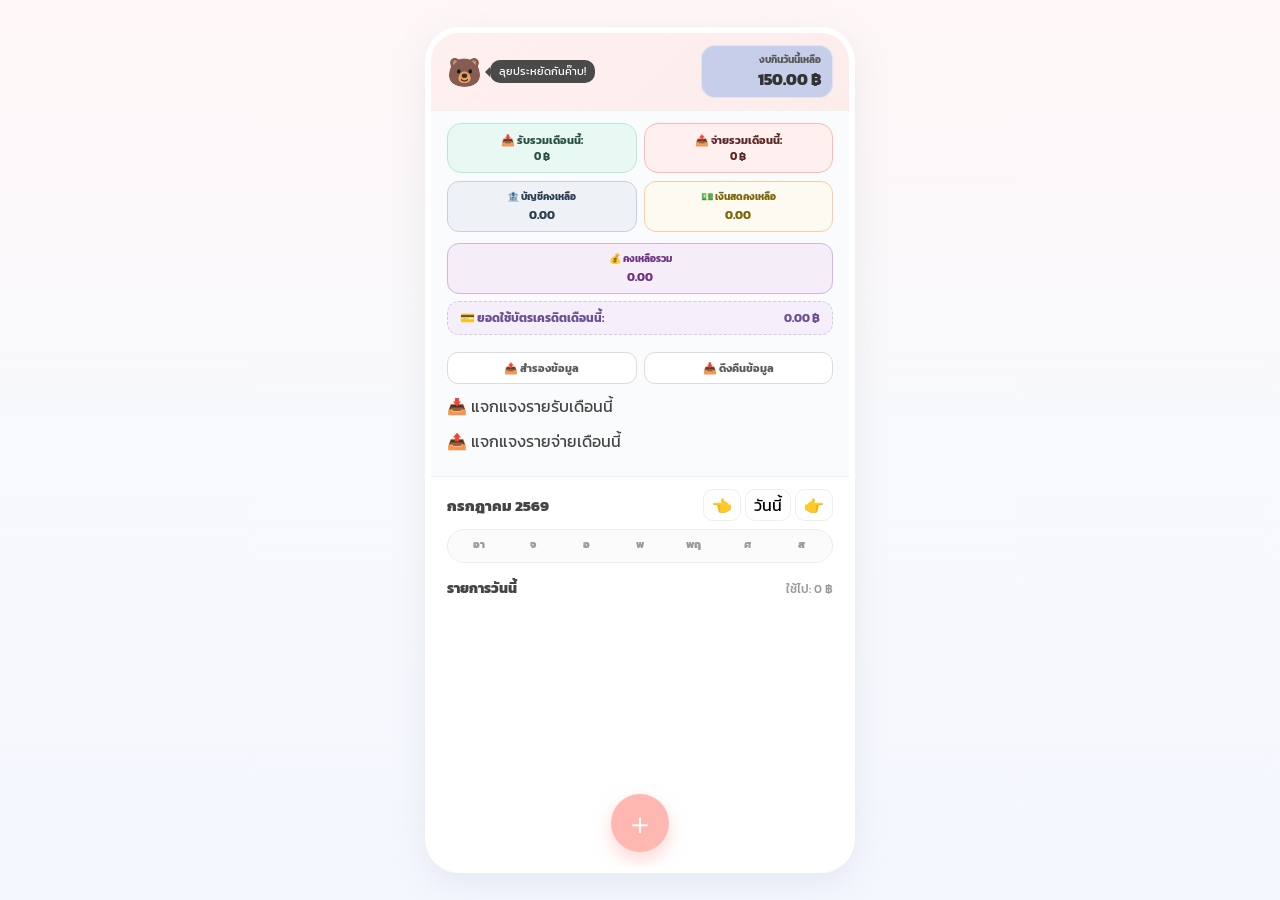
==== commit 76497f46: "Update index.html" ====
--- a/index.html
+++ b/index.html
@@ -518,14 +518,30 @@
         }
         
         function normalizeData() {
-            if (!customCategories.expense) customCategories.expense = defaultCategories.expense;
-            if (!customCategories.income) customCategories.income = defaultCategories.income;
-            if (!Array.isArray(creditCards)) creditCards = [...defaultCreditCards];
-            if (!Array.isArray(customWallets)) customWallets = [];
-            
-            Object.keys(db || {}).forEach(dateKey => {
-                if (!Array.isArray(db[dateKey])) delete db[dateKey];
-                else db[dateKey] = db[dateKey].map(item => ({
+    if (!customCategories.expense) customCategories.expense = defaultCategories.expense;
+    if (!customCategories.income) customCategories.income = defaultCategories.income;
+    if (!Array.isArray(creditCards)) creditCards = [...defaultCreditCards];
+    if (!Array.isArray(customWallets)) customWallets = [];
+
+    Object.keys(db || {}).forEach(dateKey => {
+        if (!Array.isArray(db[dateKey])) {
+            delete db[dateKey];
+        } else {
+            db[dateKey] = db[dateKey].map(item => {
+                let transferFrom = item.transferFrom || '';
+                let transferTo = item.transferTo || '';
+
+                if (item.type === 'transfer' && !transferFrom && !transferTo) {
+                    if (item.transferDirection === 'cash_to_bank') {
+                        transferFrom = 'cash';
+                        transferTo = 'bank';
+                    } else {
+                        transferFrom = 'bank';
+                        transferTo = 'cash';
+                    }
+                }
+
+                return {
                     id: item.id || Date.now() + Math.random(),
                     type: item.type || 'expense',
                     amount: Number(item.amount) || 0,
@@ -533,13 +549,15 @@
                     category: item.category || '',
                     time: item.time || '00:00',
                     skipBudget: Boolean(item.skipBudget),
-                    source: item.source || 'bank',
-                    transferFrom: item.transferFrom || item.source || '', 
-                    transferTo: item.transferTo || item.transferDirection || '' 
-                })).filter(item => item.amount > 0);
-            });
-            saveAll();
-        }
+                    source: item.type === 'transfer' ? '' : (item.source || 'bank'),
+                    transferFrom,
+                    transferTo
+                };
+            }).filter(item => item.amount > 0);
+        }
+    });
+
+    saveAll();
         
         function initApp() {
             renderCalendar();
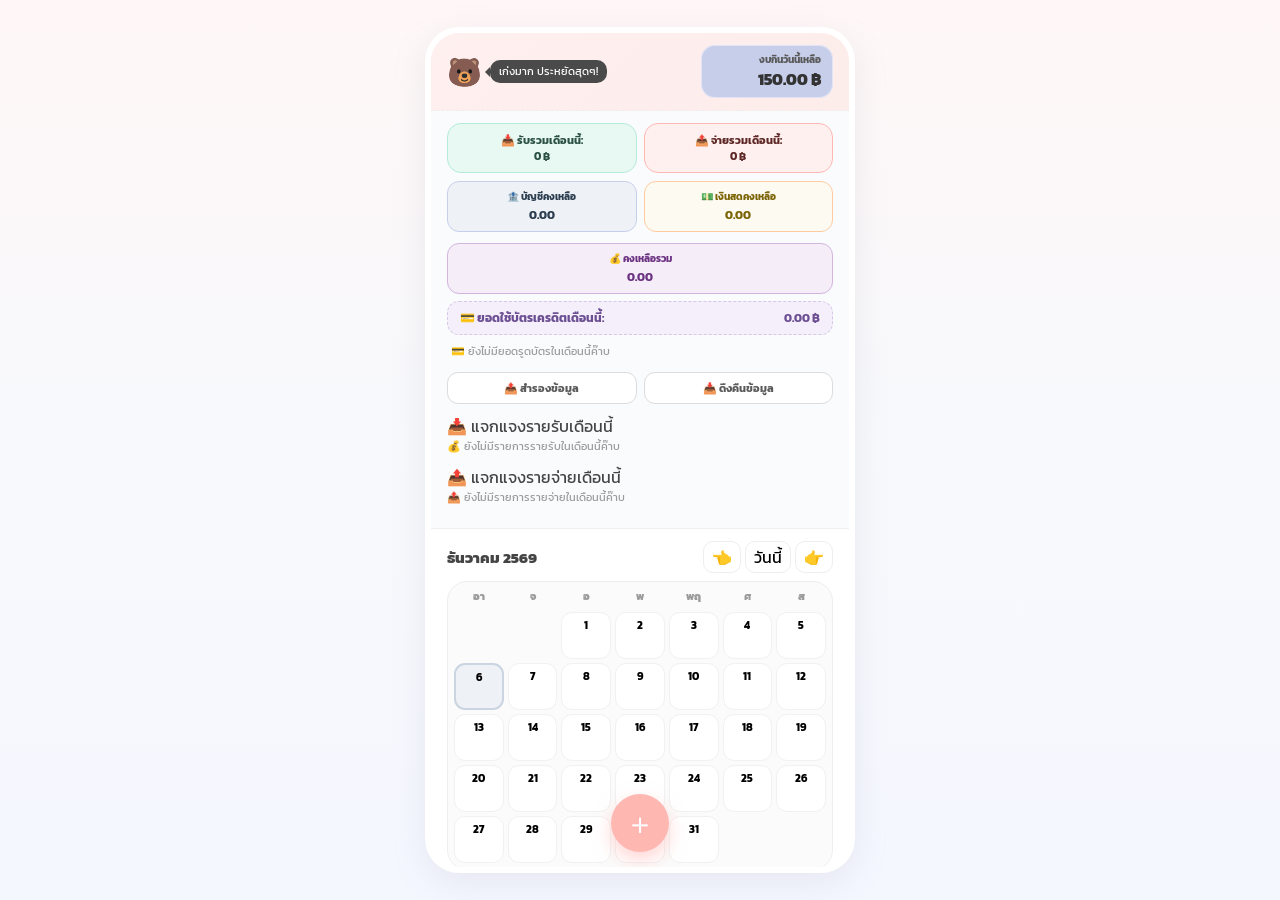
==== commit 583fedf0: "Update index.html" ====
--- a/index.html
+++ b/index.html
@@ -558,6 +558,7 @@
     });
 
     saveAll();
+        }
         
         function initApp() {
             renderCalendar();
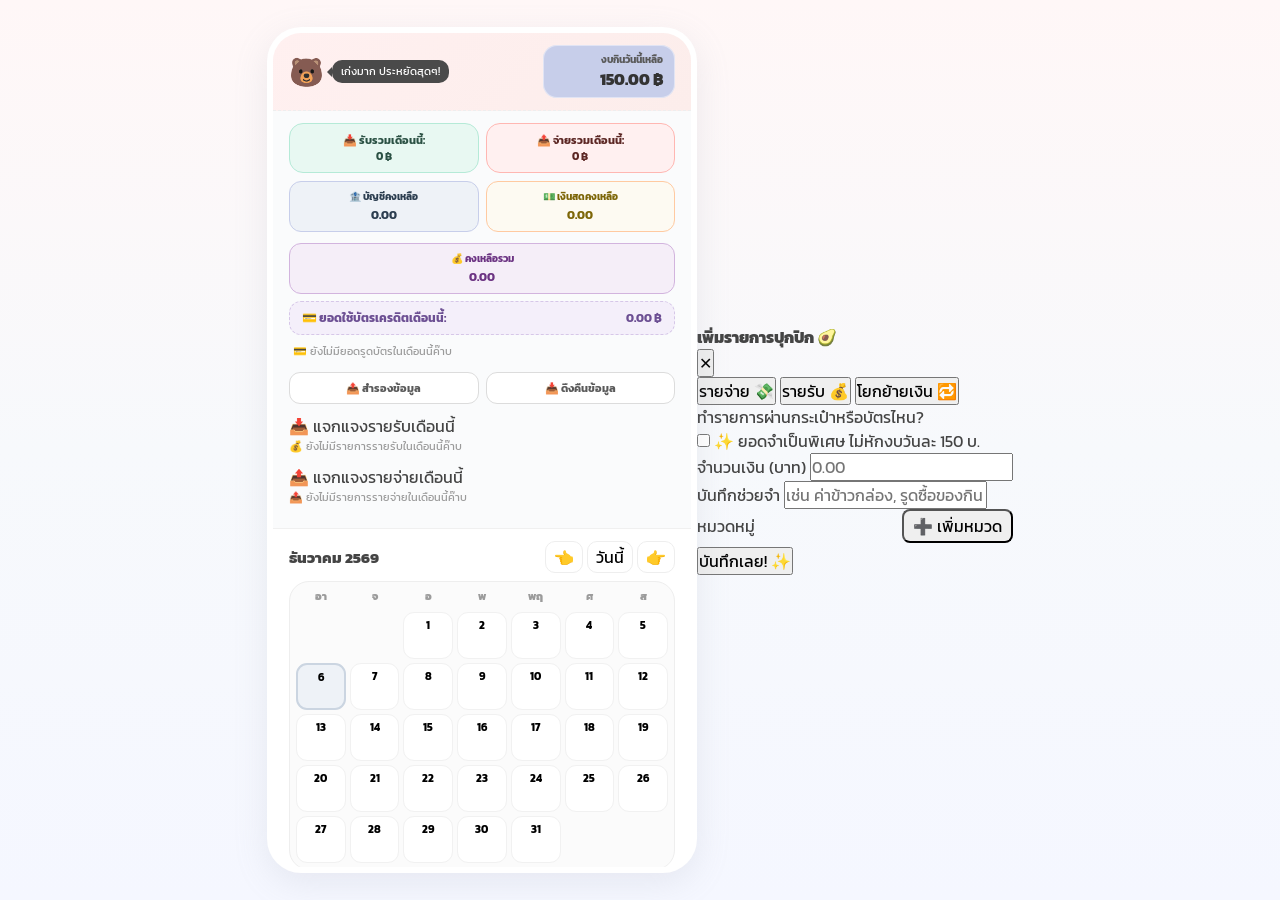
==== commit 8926a688: "Update index.html" ====
--- a/index.html
+++ b/index.html
@@ -51,19 +51,20 @@
         }
         button, input { font: inherit; }
         button { touch-action: manipulation; }
-        .phone-container {
-            width: 100%;
-            max-width: 430px;
-            height: min(94svh, 900px);
-            background: var(--card-bg);
-            border-radius: 34px;
-            box-shadow: var(--shadow);
-            border: 6px solid rgba(255,255,255,0.95);
-            display: flex;
-            flex-direction: column;
-            overflow: hidden;
-            position: relative;
-        }
+      .phone-container {
+    width: 100%;
+    max-width: 430px;
+    height: min(94svh, 900px);
+    background: var(--card-bg);
+    border-radius: 34px;
+    box-shadow: var(--shadow);
+    border: 6px solid rgba(255,255,255,0.95);
+    display: flex;
+    flex-direction: column;
+    overflow-y: auto;
+    overflow-x: hidden;
+    position: relative;
+}
         .mini-banner {
             background: linear-gradient(135deg, #fff0f0 0%, #fcedeb 100%);
             padding: 12px 16px;
@@ -109,6 +110,10 @@
         .banner-budget-label { font-size: 10px; font-weight: 700; color: #5a5a5a; }
         .banner-budget-amount { font-size: 16px; font-weight: 800; color: #333; }
         .overall-summary-card { background: #fafbfc; padding: 12px 16px; border-bottom: 1px solid #f0f0f0; }
+        .mini-banner,
+.overall-summary-card {
+    flex-shrink: 0;
+}
         .summary-total-row, .wallet-summary-row, .system-action-row { display: flex; gap: 7px; }
         .summary-total-row { margin-bottom: 8px; }
         .summary-box {
@@ -188,7 +193,10 @@
             color: #5a5a5a;
         }
         .sys-btn:active { transform: scale(.98); background: #f0f0f0; }
-        .app-body { flex: 1; overflow-y: auto; padding: 12px 16px 82px; }
+      .app-body {
+    flex: none;
+    overflow: visible;
+    padding: 12px 16px 82px;
         .calendar-header { display: flex; justify-content: space-between; align-items: center; margin-bottom: 8px; }
         .calendar-title { font-size: 15px; font-weight: 800; }
         .calendar-btn { background: #fff; border: 1px solid #eee; border-radius: 10px; font-size: 16px; cursor: pointer; padding: 3px 8px; }
@@ -559,7 +567,7 @@
 
     saveAll();
         }
-        
+
         function initApp() {
             renderCalendar();
             renderHistory(selectedDateKey);
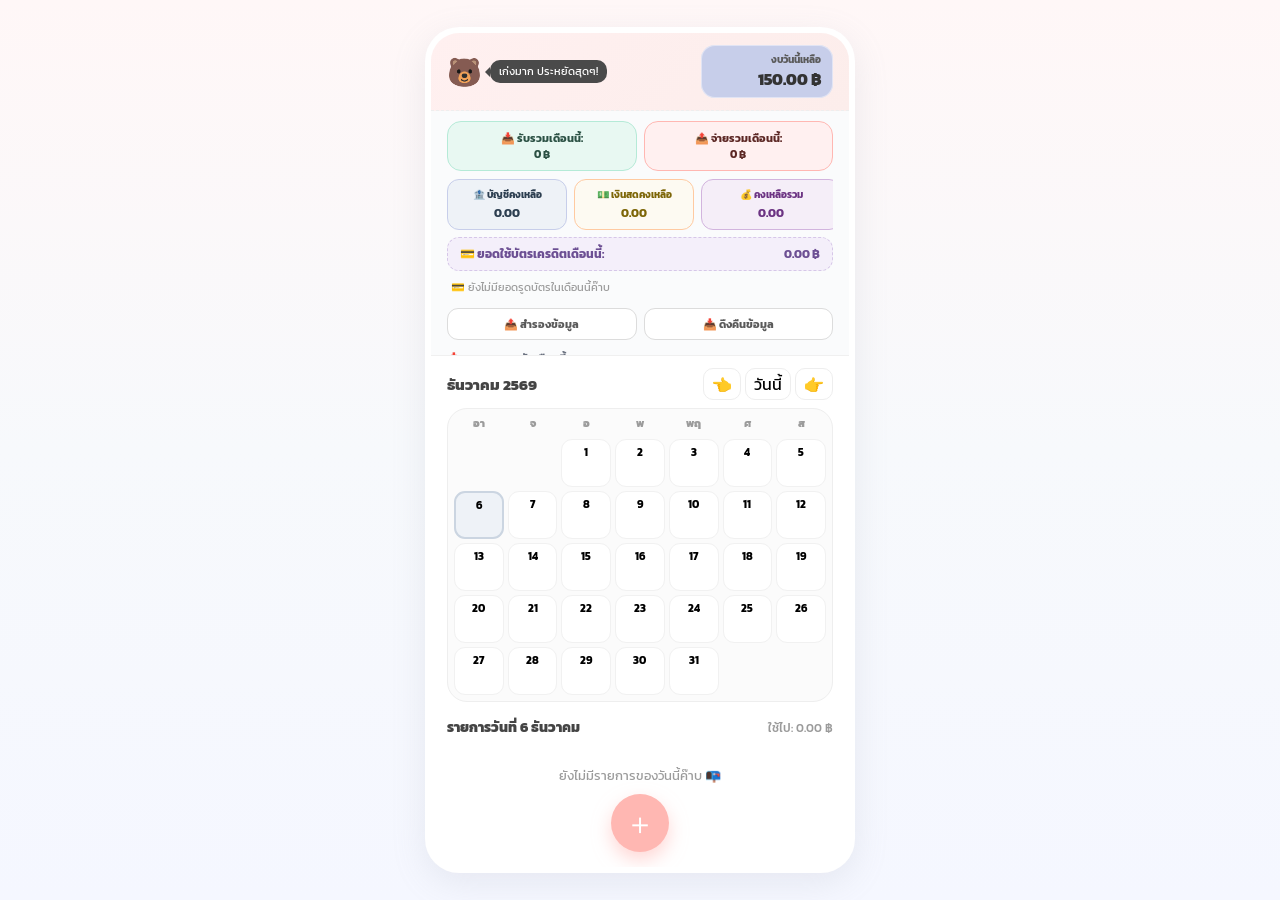
==== commit 5dc52479: "Update index.html" ====
--- a/index.html
+++ b/index.html
@@ -14,7 +14,7 @@
     <link rel="preconnect" href="https://fonts.gstatic.com" crossorigin>
     <link href="https://fonts.googleapis.com/css2?family=Kanit:wght@400;500;600;700&display=swap" rel="stylesheet">
     <meta name="viewport" content="width=device-width, initial-scale=1.0, maximum-scale=1.0, user-scalable=no, viewport-fit=cover">
-    <title>PukPik Pocket v5.2</title>
+    <title>PukPik Pocket v5.3</title>
     <style>
         :root {
             --bg-color: #f7f9fc;
@@ -51,20 +51,19 @@
         }
         button, input { font: inherit; }
         button { touch-action: manipulation; }
-      .phone-container {
-    width: 100%;
-    max-width: 430px;
-    height: min(94svh, 900px);
-    background: var(--card-bg);
-    border-radius: 34px;
-    box-shadow: var(--shadow);
-    border: 6px solid rgba(255,255,255,0.95);
-    display: flex;
-    flex-direction: column;
-    overflow-y: auto;
-    overflow-x: hidden;
-    position: relative;
-}
+        .phone-container {
+            width: 100%;
+            max-width: 430px;
+            height: min(94svh, 900px);
+            background: var(--card-bg);
+            border-radius: 34px;
+            box-shadow: var(--shadow);
+            border: 6px solid rgba(255,255,255,0.95);
+            display: flex;
+            flex-direction: column;
+            overflow: hidden;
+            position: relative;
+        }
         .mini-banner {
             background: linear-gradient(135deg, #fff0f0 0%, #fcedeb 100%);
             padding: 12px 16px;
@@ -73,6 +72,7 @@
             justify-content: space-between;
             gap: 10px;
             border-bottom: 1px dashed #eee;
+            flex-shrink: 0;
         }
         .banner-left { display: flex; align-items: center; gap: 8px; min-width: 0; }
         .mascot-mini { font-size: 28px; animation: bounce 2s infinite alternate; }
@@ -109,11 +109,17 @@
         .banner-budget-badge.danger { background: #ffb7b2; }
         .banner-budget-label { font-size: 10px; font-weight: 700; color: #5a5a5a; }
         .banner-budget-amount { font-size: 16px; font-weight: 800; color: #333; }
-        .overall-summary-card { background: #fafbfc; padding: 12px 16px; border-bottom: 1px solid #f0f0f0; }
-        .mini-banner,
-.overall-summary-card {
-    flex-shrink: 0;
-}
+        .overall-summary-card {
+            background: #fafbfc;
+            padding: 10px 16px;
+            border-bottom: 1px solid #f0f0f0;
+            flex-shrink: 0;
+            max-height: 245px;
+            overflow-y: auto;
+            scrollbar-width: none;
+            -webkit-overflow-scrolling: touch;
+        }
+        .overall-summary-card::-webkit-scrollbar { display: none; }
         .summary-total-row, .wallet-summary-row, .system-action-row { display: flex; gap: 7px; }
         .summary-total-row { margin-bottom: 8px; }
         .summary-box {
@@ -126,10 +132,17 @@
         }
         .summary-box.inc { background-color: #e8f8f2; color: #2b5144; border: 1px solid var(--success); }
         .summary-box.exp { background-color: #fff0f0; color: #5c2724; border: 1px solid var(--primary); }
-        .wallet-summary-row { margin-bottom: 7px; flex-wrap: wrap; }
+        .wallet-summary-row {
+            margin-bottom: 7px;
+            flex-wrap: nowrap;
+            overflow-x: auto;
+            scrollbar-width: none;
+            -webkit-overflow-scrolling: touch;
+        }
+        .wallet-summary-row::-webkit-scrollbar { display: none; }
         .wallet-box {
-            flex: 1;
-            min-width: 80px;
+            flex: 0 0 120px;
+            min-width: 120px;
             padding: 7px 6px;
             border-radius: 12px;
             font-size: 10px;
@@ -143,7 +156,7 @@
         .wallet-box.bank { background-color: #eef2f7; color: #2c3e50; border: 1px solid var(--accent-blue); }
         .wallet-box.cash { background-color: #fdfaf2; color: #7d6608; border: 1px solid var(--danger); }
         .wallet-box.custom-wallet { background-color: #f2fcf9; color: #117a65; border: 1px solid var(--success-dark); }
-        .wallet-box.total { background-color: #f5eef8; color: #6c3483; border: 1px solid #d2b4de; width: 100%; flex: 1 1 100%; margin-top: 4px; }
+        .wallet-box.total { background-color: #f5eef8; color: #6c3483; border: 1px solid #d2b4de; flex: 0 0 140px; width: auto; margin-top: 0; }
         .wallet-val { font-size: 12px; margin-top: 2px; word-break: break-word; }
         .credit-summary-row {
             background: var(--purple-soft);
@@ -166,6 +179,7 @@
             padding-bottom: 4px;
             margin-bottom: 7px;
             scrollbar-width: none;
+            -webkit-overflow-scrolling: touch;
         }
         .credit-cards-breakdown-zone::-webkit-scrollbar, .category-summary-grid::-webkit-scrollbar { height: 0; }
         .credit-card-mini-badge, .cat-summary-mini-box {
@@ -180,6 +194,7 @@
             gap: 4px;
         }
         .credit-card-mini-badge { color: #6c4f93; border-color: #d6c7e8; }
+        .cat-summary-title { font-size: 11px; font-weight: 800; color: #6b7280; margin: 5px 0 4px; }
         .system-action-row { margin: 6px 0 10px; }
         .sys-btn {
             flex: 1;
@@ -193,10 +208,13 @@
             color: #5a5a5a;
         }
         .sys-btn:active { transform: scale(.98); background: #f0f0f0; }
-      .app-body {
-    flex: none;
-    overflow: visible;
-    padding: 12px 16px 82px;
+        .app-body {
+            flex: 1;
+            overflow-y: auto;
+            padding: 12px 16px 82px;
+            min-height: 0;
+            -webkit-overflow-scrolling: touch;
+        }
         .calendar-header { display: flex; justify-content: space-between; align-items: center; margin-bottom: 8px; }
         .calendar-title { font-size: 15px; font-weight: 800; }
         .calendar-btn { background: #fff; border: 1px solid #eee; border-radius: 10px; font-size: 16px; cursor: pointer; padding: 3px 8px; }
@@ -214,7 +232,7 @@
         .day-cell {
             background: #fff;
             border-radius: 11px;
-            min-height: 47px;
+            min-height: 48px;
             display: flex;
             flex-direction: column;
             justify-content: space-between;
@@ -339,6 +357,7 @@
             body { padding: 0; }
             .category-grid { grid-template-columns: repeat(3, 1fr); }
             .banner-speech { max-width: 130px; }
+            .overall-summary-card { max-height: 230px; }
         }
     </style>
 </head>
@@ -360,9 +379,9 @@
                 <div class="summary-box exp">📤 จ่ายรวมเดือนนี้:<br><span id="totalExpenseText">0</span> ฿</div>
             </div>
             <div class="wallet-summary-row" id="walletSummaryRowZone">
-                <div class="wallet-box bank"><span>🏦 บัญชีคงเหลือ</span><span class="wallet-val" id="totalBankText">0.00</span></div>
-                <div class="wallet-box cash"><span>💵 เงินสดคงเหลือ</span><span class="wallet-val" id="totalCashText">0.00</span></div>
-                <div class="wallet-box total"><span>💰 คงเหลือรวม</span><span class="wallet-val" id="totalCombinedText">0.00</span></div>
+                <div class="wallet-box bank"><span>🏦 บัญชีคงเหลือ</span><span class="wallet-val">0.00</span></div>
+                <div class="wallet-box cash"><span>💵 เงินสดคงเหลือ</span><span class="wallet-val">0.00</span></div>
+                <div class="wallet-box total"><span>💰 คงเหลือรวม</span><span class="wallet-val">0.00</span></div>
             </div>
             <div class="credit-summary-row">
                 <span>💳 ยอดใช้บัตรเครดิตเดือนนี้:</span>
@@ -460,24 +479,18 @@
         const STORAGE_OLD_DB = 'pukpik_db_v4';
         const STORAGE_CARDS = 'pukpik_cards';
         const STORAGE_CATEGORIES = 'pukpik_categories';
-        const STORAGE_WALLETS = 'pukpik_wallets'; // เพิ่มสำหรับเก็บกระเป๋าใหม่ๆ
-        
+        const STORAGE_WALLETS = 'pukpik_wallets';
         let currentDate = new Date();
         let selectedDateKey = formatDateKey(new Date());
         let currentType = 'expense';
         let selectedPaymentSource = 'bank';
-        
-        // ตัวแปรเก็บคู่ต้นทาง-ปลายทางของการโยกย้ายเงิน
         let transferFromSource = 'bank';
         let transferToSource = 'cash';
-        
         let selectedCategory = '';
         let editingTransactionId = null;
         let editingDateKey = null;
-        
         const defaultCreditCards = ['เฟิร์สช้อยส์', 'อิออน M GEN'];
-        const defaultCustomWallets = []; // โครงสร้างเริ่มต้นสำหรับกระเป๋าเงินเสริม
-        
+        const defaultCustomWallets = [];
         const defaultCategories = {
             expense: [
                 { id: 'food', name: 'อาหาร', icon: '🍜' },
@@ -493,88 +506,76 @@
                 { id: 'other_inc', name: 'อื่นๆ', icon: '🪙' }
             ]
         };
-        
         let db = loadJSON(STORAGE_DB, null);
         if (!db) db = loadJSON(STORAGE_OLD_DB, {});
         let creditCards = loadJSON(STORAGE_CARDS, defaultCreditCards);
         let customCategories = loadJSON(STORAGE_CATEGORIES, defaultCategories);
         let customWallets = loadJSON(STORAGE_WALLETS, defaultCustomWallets);
-        
         const monthNamesThai = ['มกราคม','กุมภาพันธ์','มีนาคม','เมษายน','พฤษภาคม','มิถุนายน','กรกฎาคม','สิงหาคม','กันยายน','ตุลาคม','พฤศจิกายน','ธันวาคม'];
         const $ = (id) => document.getElementById(id);
         const calendarGrid = $('calendarGrid');
         const weekdaysTemplate = ['อา','จ','อ','พ','พฤ','ศ','ส'];
-        
         document.addEventListener('DOMContentLoaded', () => {
             normalizeData();
             initApp();
             setupEventListeners();
         });
-        
         function loadJSON(key, fallback) {
             try {
                 const raw = localStorage.getItem(key);
                 return raw ? JSON.parse(raw) : fallback;
             } catch { return fallback; }
         }
-        
         function saveAll() {
             localStorage.setItem(STORAGE_DB, JSON.stringify(db));
             localStorage.setItem(STORAGE_CARDS, JSON.stringify(creditCards));
             localStorage.setItem(STORAGE_CATEGORIES, JSON.stringify(customCategories));
             localStorage.setItem(STORAGE_WALLETS, JSON.stringify(customWallets));
         }
-        
         function normalizeData() {
-    if (!customCategories.expense) customCategories.expense = defaultCategories.expense;
-    if (!customCategories.income) customCategories.income = defaultCategories.income;
-    if (!Array.isArray(creditCards)) creditCards = [...defaultCreditCards];
-    if (!Array.isArray(customWallets)) customWallets = [];
-
-    Object.keys(db || {}).forEach(dateKey => {
-        if (!Array.isArray(db[dateKey])) {
-            delete db[dateKey];
-        } else {
-            db[dateKey] = db[dateKey].map(item => {
-                let transferFrom = item.transferFrom || '';
-                let transferTo = item.transferTo || '';
-
-                if (item.type === 'transfer' && !transferFrom && !transferTo) {
-                    if (item.transferDirection === 'cash_to_bank') {
-                        transferFrom = 'cash';
-                        transferTo = 'bank';
-                    } else {
-                        transferFrom = 'bank';
-                        transferTo = 'cash';
-                    }
+            if (!customCategories.expense) customCategories.expense = defaultCategories.expense;
+            if (!customCategories.income) customCategories.income = defaultCategories.income;
+            if (!Array.isArray(creditCards)) creditCards = [...defaultCreditCards];
+            if (!Array.isArray(customWallets)) customWallets = [];
+            Object.keys(db || {}).forEach(dateKey => {
+                if (!Array.isArray(db[dateKey])) {
+                    delete db[dateKey];
+                } else {
+                    db[dateKey] = db[dateKey].map(item => {
+                        let transferFrom = item.transferFrom || '';
+                        let transferTo = item.transferTo || '';
+                        if (item.type === 'transfer' && (!transferFrom || !transferTo)) {
+                            if (item.transferDirection === 'cash_to_bank') {
+                                transferFrom = 'cash';
+                                transferTo = 'bank';
+                            } else {
+                                transferFrom = 'bank';
+                                transferTo = 'cash';
+                            }
+                        }
+                        return {
+                            id: item.id || Date.now() + Math.random(),
+                            type: item.type || 'expense',
+                            amount: Number(item.amount) || 0,
+                            note: String(item.note || ''),
+                            category: item.category || '',
+                            time: item.time || '00:00',
+                            skipBudget: Boolean(item.skipBudget),
+                            source: item.type === 'transfer' ? '' : (item.source || 'bank'),
+                            transferFrom,
+                            transferTo
+                        };
+                    }).filter(item => item.amount > 0);
                 }
-
-                return {
-                    id: item.id || Date.now() + Math.random(),
-                    type: item.type || 'expense',
-                    amount: Number(item.amount) || 0,
-                    note: String(item.note || ''),
-                    category: item.category || '',
-                    time: item.time || '00:00',
-                    skipBudget: Boolean(item.skipBudget),
-                    source: item.type === 'transfer' ? '' : (item.source || 'bank'),
-                    transferFrom,
-                    transferTo
-                };
-            }).filter(item => item.amount > 0);
-        }
-    });
-
-    saveAll();
-        }
-
+            });
+            saveAll();
+        }
         function initApp() {
             renderCalendar();
             renderHistory(selectedDateKey);
             updateRealtimeDashboard();
             renderOverallAndCategorySummary();
         }
-        
         function setupEventListeners() {
             $('openModalBtn').addEventListener('click', () => {
                 resetForm();
@@ -596,62 +597,61 @@
             });
             $('saveTransactionBtn').addEventListener('click', handleSaveTransaction);
         }
-        
         function closeModal() { $('modalOverlay').classList.remove('show'); }
-        
         function escapeHTML(value) {
             return String(value ?? '').replace(/[&<>'"]/g, ch => ({'&':'&amp;','<':'&lt;','>':'&gt;',"'":'&#39;','"':'&quot;'}[ch]));
         }
-        
         function money(value, min = 0) {
             return Number(value || 0).toLocaleString('th-TH', { minimumFractionDigits: min, maximumFractionDigits: 2 });
         }
-        
         function parseDateKey(key) {
             const [y, m, d] = key.split('-').map(Number);
             return new Date(y, m - 1, d);
         }
-        
         function formatDateKey(date) {
             const y = date.getFullYear();
             const m = String(date.getMonth() + 1).padStart(2, '0');
             const d = String(date.getDate()).padStart(2, '0');
             return `${y}-${m}-${d}`;
         }
-        
         function isSameMonthKey(dateKey, dateObj) {
             const d = parseDateKey(dateKey);
             return d.getFullYear() === dateObj.getFullYear() && d.getMonth() === dateObj.getMonth();
         }
-        
+        function getWalletName(src) {
+            if (src === 'bank') return '🏦 บัญชี';
+            if (src === 'cash') return '💵 เงินสด';
+            if (String(src).startsWith('credit_')) return `💳 บัตร:${String(src).replace('credit_', '')}`;
+            if (String(src).startsWith('wallet_')) {
+                const wId = String(src).replace('wallet_', '');
+                const found = customWallets.find(w => String(w.id) === String(wId));
+                return found ? `📦 ${found.name}` : '📦 กระเป๋าเสริม';
+            }
+            return 'กระเป๋า';
+        }
         function renderWalletButtons() {
             const container = $('walletButtonsContainer');
             container.innerHTML = '';
-            
             if (currentType === 'expense') {
                 $('walletZoneLabel').innerText = 'จ่ายด้วยกระเป๋าหรือบัตรเครดิตไหน?';
                 addWalletButton('🏦 บัญชีธนาคาร', 'bank');
                 addWalletButton('💵 เงินสดในมือ', 'cash');
                 customWallets.forEach(w => addWalletButton(`📦 ${w.name}`, `wallet_${w.id}`));
                 creditCards.forEach(card => addWalletButton(`💳 ${card}`, `credit_${card}`, true));
-                
                 const addBtn = document.createElement('button');
                 addBtn.type = 'button';
                 addBtn.className = 'add-manage-btn';
                 addBtn.innerText = '➕ เพิ่มบัตรเครดิต';
                 addBtn.onclick = addNewCreditCard;
                 container.appendChild(addBtn);
-                
             } else if (currentType === 'income') {
                 $('walletZoneLabel').innerText = 'รับเงินเข้ากระเป๋าหรือดึงจากบัตรไหน?';
                 addWalletButton('🏦 บัญชีธนาคาร', 'bank');
                 addWalletButton('💵 เงินสดในมือ', 'cash');
                 customWallets.forEach(w => addWalletButton(`📦 ${w.name}`, `wallet_${w.id}`));
-                // รายรับสามารถเลือกดึงยอดจากบัตรเครดิตได้ตามคำขอ!
                 creditCards.forEach(card => addWalletButton(`💳 ${card}`, `credit_${card}`, true));
             }
         }
-        
         function addWalletButton(label, source, isCredit = false) {
             const btn = document.createElement('button');
             btn.type = 'button';
@@ -660,30 +660,23 @@
             btn.onclick = () => { selectedPaymentSource = source; renderWalletButtons(); };
             $('walletButtonsContainer').appendChild(btn);
         }
-        
-        // ฟังก์ชันวาดปุ่มเลือกกระเป๋าในโหมด โยกย้ายเงิน (ต้นทาง / ปลายทาง)
         function renderTransferDirectionWallets() {
             const fromContainer = $('transferFromContainer');
             const toContainer = $('transferToContainer');
             fromContainer.innerHTML = '';
             toContainer.innerHTML = '';
-            
             const list = [
                 { id: 'bank', name: '🏦 บัญชี' },
                 { id: 'cash', name: '💵 เงินสด' },
                 ...customWallets.map(w => ({ id: `wallet_${w.id}`, name: `📦 ${w.name}` }))
             ];
-            
             list.forEach(w => {
-                // ปุ่มฝั่งต้นทาง
                 const btnFrom = document.createElement('button');
                 btnFrom.type = 'button';
                 btnFrom.className = `wallet-select-btn transfer-style ${transferFromSource === w.id ? 'active' : ''}`;
                 btnFrom.innerText = w.name;
                 btnFrom.onclick = () => { transferFromSource = w.id; renderTransferDirectionWallets(); };
                 fromContainer.appendChild(btnFrom);
-                
-                // ปุ่มฝั่งปลายทาง
                 const btnTo = document.createElement('button');
                 btnTo.type = 'button';
                 btnTo.className = `wallet-select-btn transfer-style ${transferToSource === w.id ? 'active' : ''}`;
@@ -692,7 +685,6 @@
                 toContainer.appendChild(btnTo);
             });
         }
-        
         function addNewCreditCard() {
             const cardName = prompt('กรอกชื่อบัตรเครดิตใหม่ค๊าบ:');
             const clean = cardName ? cardName.trim() : '';
@@ -704,10 +696,8 @@
             renderWalletButtons();
             renderOverallAndCategorySummary();
         }
-        
-        // ฟังก์ชันสร้างกระเป๋าเงินเสริมใบใหม่ (เช่น TrueWallet, บัญชีออมทรัพย์อื่นๆ) สำหรับโยกย้ายเงิน
         function addNewCustomWallet() {
-            const name = prompt('กรอกชื่อกระเป๋าหรือบัญชีเสริมใหม่ค๊าบ (เช่น วอลเล็ท, ออมทรัพย์):');
+            const name = prompt('กรอกชื่อกระเป๋าหรือบัญชีเสริมใหม่ค๊าบ เช่น วอลเล็ท, ออมทรัพย์:');
             const clean = name ? name.trim() : '';
             if (!clean) return;
             if (clean === 'บัญชี' || clean === 'เงินสด' || customWallets.some(w => w.name === clean)) {
@@ -720,7 +710,6 @@
             renderTransferDirectionWallets();
             renderOverallAndCategorySummary();
         }
-        
         function addNewCategory() {
             if (currentType === 'transfer') return;
             const typeText = currentType === 'expense' ? 'รายจ่าย' : 'รายรับ';
@@ -735,7 +724,6 @@
             renderFormCategories();
             renderOverallAndCategorySummary();
         }
-        
         function switchFormTypeElements() {
             if (currentType === 'transfer') {
                 $('walletSelectorZone').style.display = 'none';
@@ -751,7 +739,6 @@
                 renderWalletButtons();
             }
         }
-        
         function getDaySummary(dateKey) {
             const list = db[dateKey] || [];
             let income = 0, expense = 0, budgetAffectingExpense = 0;
@@ -766,7 +753,6 @@
             });
             return { income, expense, budgetAffectingExpense, balance: DAILY_BUDGET_LIMIT - budgetAffectingExpense };
         }
-        
         function updateRealtimeDashboard() {
             const summary = getDaySummary(formatDateKey(new Date()));
             const remaining = summary.balance;
@@ -774,7 +760,7 @@
             const badge = $('budgetBadgeColor');
             badge.className = 'banner-budget-badge';
             if (remaining >= 70) {
-                $('budgetText').innerText = 'งบกินวันนี้เหลือ';
+                $('budgetText').innerText = 'งบวันนี้เหลือ';
                 $('mascotEmoji').innerText = '🐻';
                 $('mascotSpeech').innerText = 'เก่งมาก ประหยัดสุดๆ!';
             } else if (remaining > 0) {
@@ -789,38 +775,29 @@
                 $('mascotSpeech').innerText = 'พรุ่งนี้เอาใหม่ได้ค๊าบ';
             }
         }
-        
         function renderOverallAndCategorySummary() {
             let monthIncome = 0, monthExpense = 0, monthCredit = 0;
-            
-            // ใช้ Object ในการคำนวณยอดเงินคงเหลือของแต่ละกระเป๋า เพื่อให้ยืดหยุ่นตามจำนวนกระเป๋าที่เพิ่มขึ้น
             const walletBalances = { bank: 0, cash: 0 };
             customWallets.forEach(w => walletBalances[`wallet_${w.id}`] = 0);
-            
             const expenseCatTotals = {};
             const incomeCatTotals = {};
             const cardBreakdownTotals = {};
             creditCards.forEach(c => cardBreakdownTotals[c] = 0);
-            
             Object.keys(db).forEach(dateKey => {
                 const inCurrentMonth = isSameMonthKey(dateKey, currentDate);
                 (db[dateKey] || []).forEach(item => {
                     const amount = Number(item.amount) || 0;
                     const source = item.source || 'bank';
-                    
                     if (item.type === 'income') {
                         if (source.startsWith('credit_')) {
-                            // ถ้ารายรับดึงมาจากบัตรเครดิต ยอดใช้บัตรจะเพิ่มขึ้น (เสมือนมียอดค้างชำระเพิ่มขึ้น)
                             const cardName = source.replace('credit_', '');
                             if (inCurrentMonth) {
                                 monthCredit += amount;
                                 cardBreakdownTotals[cardName] = (cardBreakdownTotals[cardName] || 0) + amount;
                             }
-                        } else {
-                            // รับเงินเข้ากระเป๋าปกติ
-                            if (walletBalances[source] !== undefined) walletBalances[source] += amount;
+                        } else if (walletBalances[source] !== undefined) {
+                            walletBalances[source] += amount;
                         }
-                        
                         if (inCurrentMonth) {
                             monthIncome += amount;
                             incomeCatTotals[item.category] = (incomeCatTotals[item.category] || 0) + amount;
@@ -832,15 +809,14 @@
                                 monthCredit += amount;
                                 cardBreakdownTotals[cardName] = (cardBreakdownTotals[cardName] || 0) + amount;
                             }
-                        } else {
-                            if (walletBalances[source] !== undefined) walletBalances[source] -= amount;
+                        } else if (walletBalances[source] !== undefined) {
+                            walletBalances[source] -= amount;
                         }
                         if (inCurrentMonth) {
                             monthExpense += amount;
                             expenseCatTotals[item.category] = (expenseCatTotals[item.category] || 0) + amount;
                         }
                     } else if (item.type === 'transfer') {
-                        // การโอนเงินข้ามบัญชี
                         const from = item.transferFrom || 'bank';
                         const to = item.transferTo || 'cash';
                         if (walletBalances[from] !== undefined) walletBalances[from] -= amount;
@@ -848,32 +824,21 @@
                     }
                 });
             });
-            
-            // อัปเดต UI ยอดเงินรวมหน้าหลักแบบไดนามิกตามกระเป๋าเงินที่มีอยู่
             const summaryRowZone = $('walletSummaryRowZone');
             summaryRowZone.innerHTML = `
                 <div class="wallet-box bank"><span>🏦 บัญชีคงเหลือ</span><span class="wallet-val">${money(walletBalances.bank, 2)}</span></div>
                 <div class="wallet-box cash"><span>💵 เงินสดคงเหลือ</span><span class="wallet-val">${money(walletBalances.cash, 2)}</span></div>
             `;
-            
-            // แตกกระเป๋าเสริมอื่นๆ ออกมาโชว์ที่ Dashboard หลักอัตโนมัติ
             let combinedTotal = walletBalances.bank + walletBalances.cash;
             customWallets.forEach(w => {
                 const bal = walletBalances[`wallet_${w.id}`] || 0;
                 combinedTotal += bal;
-                summaryRowZone.innerHTML += `
-                    <div class="wallet-box custom-wallet"><span>📦 ${escapeHTML(w.name)}</span><span class="wallet-val">${money(bal, 2)}</span></div>
-                `;
+                summaryRowZone.innerHTML += `<div class="wallet-box custom-wallet"><span>📦 ${escapeHTML(w.name)}</span><span class="wallet-val">${money(bal, 2)}</span></div>`;
             });
-            
-            summaryRowZone.innerHTML += `
-                <div class="wallet-box total"><span>💰 คงเหลือรวม</span><span class="wallet-val">${money(combinedTotal, 2)}</span></div>
-            `;
-            
+            summaryRowZone.innerHTML += `<div class="wallet-box total"><span>💰 คงเหลือรวม</span><span class="wallet-val">${money(combinedTotal, 2)}</span></div>`;
             $('totalIncomeText').innerText = money(monthIncome);
             $('totalExpenseText').innerText = money(monthExpense);
             $('totalCreditText').innerText = money(monthCredit, 2);
-            
             const creditZone = $('creditCardsBreakdownZone');
             creditZone.innerHTML = '';
             let hasCardRecord = false;
@@ -887,7 +852,6 @@
                 }
             });
             if (!hasCardRecord) creditZone.innerHTML = '<div style="font-size:11px;color:var(--text-muted);padding:2px 4px">💳 ยังไม่มียอดรูดบัตรในเดือนนี้ค๊าบ</div>';
-            
             const incomeCatZone = $('incomeCategorySummaryGrid');
             incomeCatZone.innerHTML = '';
             customCategories.income.forEach(cat => {
@@ -898,10 +862,7 @@
                 box.innerHTML=`<span>${escapeHTML(cat.icon)}</span><span>${escapeHTML(cat.name)}:</span><strong>${Math.round(amount)} ฿</strong>`;
                 incomeCatZone.appendChild(box);
             });
-            if(!incomeCatZone.children.length){
-                incomeCatZone.innerHTML='<div style="font-size:11px;color:var(--text-muted)">💰 ยังไม่มีรายการรายรับในเดือนนี้ค๊าบ</div>';
-            }
-            
+            if(!incomeCatZone.children.length) incomeCatZone.innerHTML='<div style="font-size:11px;color:var(--text-muted)">💰 ยังไม่มีรายการรายรับในเดือนนี้ค๊าบ</div>';
             const catZone = $('categorySummaryGrid');
             catZone.innerHTML = '';
             customCategories.expense.forEach(cat => {
@@ -912,11 +873,8 @@
                 box.innerHTML=`<span>${escapeHTML(cat.icon)}</span><span>${escapeHTML(cat.name)}:</span><strong>${Math.round(amount)} ฿</strong>`;
                 catZone.appendChild(box);
             });
-            if(!catZone.children.length){
-                catZone.innerHTML='<div style="font-size:11px;color:var(--text-muted)">📤 ยังไม่มีรายการรายจ่ายในเดือนนี้ค๊าบ</div>';
-            }
-        }
-        
+            if(!catZone.children.length) catZone.innerHTML='<div style="font-size:11px;color:var(--text-muted)">📤 ยังไม่มีรายการรายจ่ายในเดือนนี้ค๊าบ</div>';
+        }
         function renderCalendar() {
             calendarGrid.innerHTML = weekdaysTemplate.map(w => `<div class="weekday">${w}</div>`).join('');
             const year = currentDate.getFullYear();
@@ -946,19 +904,16 @@
                 calendarGrid.appendChild(cell);
             }
         }
-        
         function changeMonth(direction) {
             currentDate = new Date(currentDate.getFullYear(), currentDate.getMonth() + direction, 1);
             renderCalendar();
             renderOverallAndCategorySummary();
         }
-        
         function goToday() {
             currentDate = new Date();
             selectedDateKey = formatDateKey(new Date());
             initApp();
         }
-        
         function renderHistory(dateKey) {
             const items = db[dateKey] || [];
             const summary = getDaySummary(dateKey);
@@ -971,19 +926,6 @@
                 list.innerHTML = '<div class="empty-state">ยังไม่มีรายการของวันนี้ค๊าบ 📭</div>';
                 return;
             }
-            
-            const getWalletName = (src) => {
-                if (src === 'bank') return '🏦 บัญชี';
-                if (src === 'cash') return '💵 เงินสด';
-                if (src.startsWith('credit_')) return `💳 บัตร:${src.replace('credit_', '')}`;
-                if (src.startsWith('wallet_')) {
-                    const wId = src.replace('wallet_', '');
-                    const found = customWallets.find(w => String(w.id) === String(wId));
-                    return found ? `📦 ${found.name}` : '📦 กระเป๋าเสริม';
-                }
-                return 'กระเป๋า';
-            };
-            
             [...items].reverse().forEach(item => {
                 const allCats = [...customCategories.expense, ...customCategories.income];
                 let icon = '✨', catName = 'ทั่วไป';
@@ -994,20 +936,16 @@
                     const catObj = allCats.find(c => c.id === item.category);
                     if (catObj) { icon = catObj.icon; catName = catObj.name; }
                 }
-                
                 let labels = '';
                 if (item.type === 'expense' && item.skipBudget) labels += '<span class="item-skip-label">⚠️ จำเป็นพิเศษ ไม่คิดงบ 150</span>';
-                
                 const src = item.source || 'bank';
                 if (item.type !== 'transfer') {
                     if (src.startsWith('credit_')) labels += `<span class="item-credit-label">💳 บัตร: ${escapeHTML(src.replace('credit_', ''))}</span>`;
-                    else labels += `<span class="item-wallet-label">📦 ผ่าน: ${getWalletName(src)}</span>`;
+                    else labels += `<span class="item-wallet-label">📦 ผ่าน: ${escapeHTML(getWalletName(src))}</span>`;
                 }
-                
                 const sign = item.type === 'income' ? '+' : (item.type === 'transfer' ? '🔁 ' : '-');
                 const amountClass = item.type === 'transfer' ? 'transfer' : item.type;
                 const bg = item.type === 'income' ? 'var(--success)' : (item.type === 'expense' ? 'var(--primary)' : 'var(--accent-blue)');
-                
                 const itemEl = document.createElement('div');
                 itemEl.className = 'history-item';
                 itemEl.innerHTML = `
@@ -1024,7 +962,6 @@
                 list.appendChild(itemEl);
             });
         }
-        
         function renderFormCategories() {
             const grid = $('formCategoryGrid');
             grid.innerHTML = '';
@@ -1039,7 +976,6 @@
                 grid.appendChild(el);
             });
         }
-        
         function resetForm() {
             editingTransactionId = null;
             editingDateKey = null;
@@ -1052,17 +988,14 @@
             selectedPaymentSource = 'bank';
             transferFromSource = 'bank';
             transferToSource = 'cash';
-            
             document.querySelectorAll('.type-btn').forEach(b => b.classList.toggle('active', b.dataset.type === 'expense'));
             switchFormTypeElements();
             selectedCategory = customCategories.expense?.[0]?.id || '';
             renderFormCategories();
         }
-        
         function setTypeButtonActive(type) {
             document.querySelectorAll('.type-btn').forEach(b => b.classList.toggle('active', b.dataset.type === type));
         }
-        
         function editTransaction(dateKey, transactionId) {
             const item = (db[dateKey] || []).find(x => Number(x.id) === Number(transactionId));
             if (!item) return alert('ไม่พบรายการนี้แล้วค๊าบ');
@@ -1073,20 +1006,17 @@
             transferFromSource = item.transferFrom || 'bank';
             transferToSource = item.transferTo || 'cash';
             selectedCategory = item.category || '';
-            
             $('amountInput').value = item.amount;
             $('noteInput').value = item.note || '';
             $('skipBudgetCheck').checked = Boolean(item.skipBudget);
             $('modalTitle').innerText = 'แก้ไขรายการปุกปิก ✏️';
             $('saveTransactionBtn').innerText = '💾 บันทึกการแก้ไข';
-            
             setTypeButtonActive(currentType);
             switchFormTypeElements();
             renderFormCategories();
             $('modalOverlay').classList.add('show');
             setTimeout(() => $('amountInput').focus(), 120);
         }
-        
         function buildTransactionPayload(amount, note, existing = {}) {
             const now = new Date();
             const timeStr = existing.time || `${String(now.getHours()).padStart(2, '0')}:${String(now.getMinutes()).padStart(2, '0')}`;
@@ -1103,16 +1033,11 @@
                 transferTo: currentType === 'transfer' ? transferToSource : ''
             };
         }
-        
         function handleSaveTransaction() {
             const amount = Number($('amountInput').value);
             const note = $('noteInput').value.trim();
             if (!Number.isFinite(amount) || amount <= 0) return alert('กรุณากรอกจำนวนเงินให้ถูกต้องน้า 🥺');
-            
-            if (currentType === 'transfer' && transferFromSource === transferToSource) {
-                return alert('กระเป๋าต้นทางกับปลายทางเป็นใบเดียวกันไม่ได้นะน้า 😮');
-            }
-            
+            if (currentType === 'transfer' && transferFromSource === transferToSource) return alert('กระเป๋าต้นทางกับปลายทางเป็นใบเดียวกันไม่ได้นะน้า 😮');
             if (editingTransactionId !== null && editingDateKey !== null) {
                 const list = db[editingDateKey] || [];
                 const index = list.findIndex(item => Number(item.id) === Number(editingTransactionId));
@@ -1126,14 +1051,12 @@
                 initApp();
                 return;
             }
-            
             if (!db[selectedDateKey]) db[selectedDateKey] = [];
             db[selectedDateKey].push(buildTransactionPayload(amount, note, { id: Date.now() }));
             saveAll();
             closeModal();
             initApp();
         }
-        
         function deleteTransaction(dateKey, transactionId) {
             if (!db[dateKey]) return;
             if (!confirm('ต้องการลบรายการนี้ใช่ไหมค๊าบ? 🥺')) return;
@@ -1142,11 +1065,10 @@
             saveAll();
             initApp();
         }
-        
         function backupData() {
             const payload = {
                 app: 'PukPik Pocket',
-                version: '5.2',
+                version: '5.3',
                 exportedAt: new Date().toISOString(),
                 db,
                 creditCards,
@@ -1165,9 +1087,7 @@
             URL.revokeObjectURL(link.href);
             link.remove();
         }
-        
         function triggerRestore() { $('restoreFileInput').click(); }
-        
         function restoreData(event) {
             const file = event.target.files[0];
             if (!file) return;
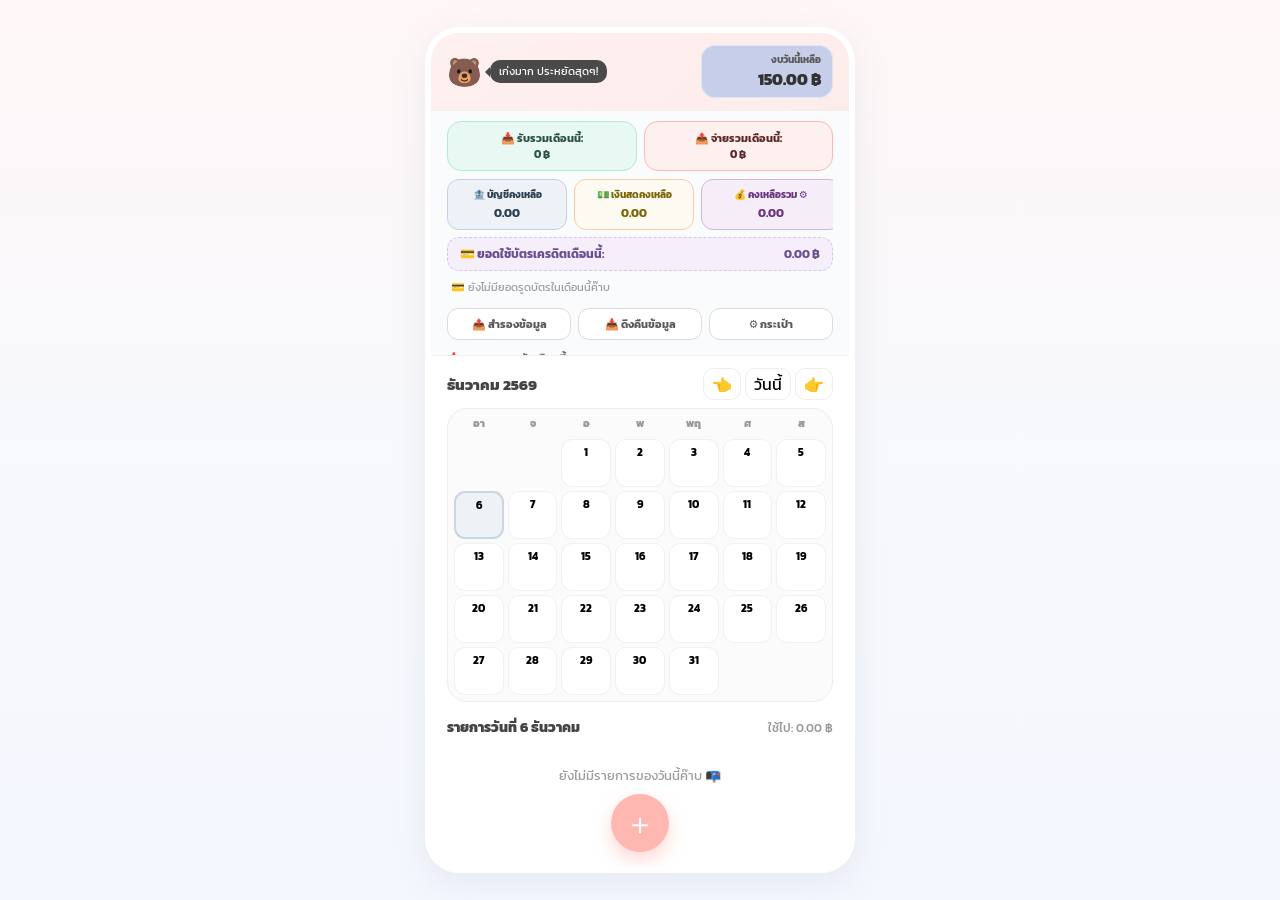
==== commit eff59f45: "Update index.html" ====
--- a/index.html
+++ b/index.html
@@ -14,7 +14,7 @@
     <link rel="preconnect" href="https://fonts.gstatic.com" crossorigin>
     <link href="https://fonts.googleapis.com/css2?family=Kanit:wght@400;500;600;700&display=swap" rel="stylesheet">
     <meta name="viewport" content="width=device-width, initial-scale=1.0, maximum-scale=1.0, user-scalable=no, viewport-fit=cover">
-    <title>PukPik Pocket v5.3</title>
+    <title>PukPik Pocket v5.4</title>
     <style>
         :root {
             --bg-color: #f7f9fc;
@@ -352,6 +352,8 @@
         .submit-btn { width: 100%; padding: 13px; background: var(--primary-dark); border: none; border-radius: 14px; color: white; font-size: 15px; font-weight: 800; cursor: pointer; }
         .submit-btn:active { transform: scale(.99); }
         .empty-state { text-align: center; padding: 20px; color: var(--text-muted); font-size: 13px; }
+        .wallet-box.excluded { opacity: .62; border-style: dashed; }
+        .wallet-include-note { font-size: 8px; color: var(--text-muted); margin-top: 1px; }
         @media (max-width: 390px) {
             .phone-container { border-radius: 0; height: 100svh; border: 0; max-width: none; }
             body { padding: 0; }
@@ -391,6 +393,7 @@
             <div class="system-action-row">
                 <button class="sys-btn" type="button" onclick="backupData()">📤 สำรองข้อมูล</button>
                 <button class="sys-btn" type="button" onclick="triggerRestore()">📥 ดึงคืนข้อมูล</button>
+                <button class="sys-btn" type="button" onclick="manageWallets()">⚙️ กระเป๋า</button>
                 <input type="file" id="restoreFileInput" accept=".json,application/json" style="display:none" onchange="restoreData(event)">
             </div>
             <div class="cat-summary-title">📥 แจกแจงรายรับเดือนนี้</div>
@@ -449,6 +452,7 @@
                 </div>
                 <div style="text-align: right; margin-top: 4px;">
                     <button class="add-manage-btn" type="button" onclick="addNewCustomWallet()">➕ เพิ่มกระเป๋า/บัญชีใหม่</button>
+                    <button class="add-manage-btn" type="button" onclick="manageWallets()">⚙️ จัดการกระเป๋า</button>
                 </div>
             </div>
             <div class="custom-checkbox-row skip" id="skipBudgetRow">
@@ -480,6 +484,7 @@
         const STORAGE_CARDS = 'pukpik_cards';
         const STORAGE_CATEGORIES = 'pukpik_categories';
         const STORAGE_WALLETS = 'pukpik_wallets';
+        const STORAGE_WALLET_SETTINGS = 'pukpik_wallet_settings';
         let currentDate = new Date();
         let selectedDateKey = formatDateKey(new Date());
         let currentType = 'expense';
@@ -511,6 +516,7 @@
         let creditCards = loadJSON(STORAGE_CARDS, defaultCreditCards);
         let customCategories = loadJSON(STORAGE_CATEGORIES, defaultCategories);
         let customWallets = loadJSON(STORAGE_WALLETS, defaultCustomWallets);
+        let walletSettings = loadJSON(STORAGE_WALLET_SETTINGS, { bank: { includeInTotal: true }, cash: { includeInTotal: true } });
         const monthNamesThai = ['มกราคม','กุมภาพันธ์','มีนาคม','เมษายน','พฤษภาคม','มิถุนายน','กรกฎาคม','สิงหาคม','กันยายน','ตุลาคม','พฤศจิกายน','ธันวาคม'];
         const $ = (id) => document.getElementById(id);
         const calendarGrid = $('calendarGrid');
@@ -531,12 +537,22 @@
             localStorage.setItem(STORAGE_CARDS, JSON.stringify(creditCards));
             localStorage.setItem(STORAGE_CATEGORIES, JSON.stringify(customCategories));
             localStorage.setItem(STORAGE_WALLETS, JSON.stringify(customWallets));
+            localStorage.setItem(STORAGE_WALLET_SETTINGS, JSON.stringify(walletSettings));
         }
         function normalizeData() {
             if (!customCategories.expense) customCategories.expense = defaultCategories.expense;
             if (!customCategories.income) customCategories.income = defaultCategories.income;
             if (!Array.isArray(creditCards)) creditCards = [...defaultCreditCards];
             if (!Array.isArray(customWallets)) customWallets = [];
+            if (!walletSettings || typeof walletSettings !== 'object' || Array.isArray(walletSettings)) walletSettings = { bank: { includeInTotal: true }, cash: { includeInTotal: true } };
+            if (!walletSettings.bank) walletSettings.bank = { includeInTotal: true };
+            if (!walletSettings.cash) walletSettings.cash = { includeInTotal: true };
+            customWallets = customWallets.map(w => ({
+                id: w.id || Date.now() + Math.random(),
+                name: String(w.name || 'กระเป๋าเสริม'),
+                icon: String(w.icon || '📦').trim().slice(0, 4) || '📦',
+                includeInTotal: w.includeInTotal !== false
+            }));
             Object.keys(db || {}).forEach(dateKey => {
                 if (!Array.isArray(db[dateKey])) {
                     delete db[dateKey];
@@ -618,16 +634,22 @@
             const d = parseDateKey(dateKey);
             return d.getFullYear() === dateObj.getFullYear() && d.getMonth() === dateObj.getMonth();
         }
+        function getWalletMeta(src) {
+            const key = String(src || '');
+            if (key === 'bank') return { id: 'bank', name: 'บัญชี', icon: '🏦', includeInTotal: walletSettings.bank?.includeInTotal !== false, fixed: true };
+            if (key === 'cash') return { id: 'cash', name: 'เงินสด', icon: '💵', includeInTotal: walletSettings.cash?.includeInTotal !== false, fixed: true };
+            if (key.startsWith('wallet_')) {
+                const wId = key.replace('wallet_', '');
+                const found = customWallets.find(w => String(w.id) === String(wId));
+                if (found) return { id: key, name: found.name, icon: found.icon || '📦', includeInTotal: found.includeInTotal !== false, fixed: false, wallet: found };
+                return { id: key, name: 'กระเป๋าเสริมที่ไม่พบ', icon: '📦', includeInTotal: false, fixed: false };
+            }
+            return { id: key, name: 'กระเป๋า', icon: '📦', includeInTotal: false, fixed: false };
+        }
         function getWalletName(src) {
-            if (src === 'bank') return '🏦 บัญชี';
-            if (src === 'cash') return '💵 เงินสด';
-            if (String(src).startsWith('credit_')) return `💳 บัตร:${String(src).replace('credit_', '')}`;
-            if (String(src).startsWith('wallet_')) {
-                const wId = String(src).replace('wallet_', '');
-                const found = customWallets.find(w => String(w.id) === String(wId));
-                return found ? `📦 ${found.name}` : '📦 กระเป๋าเสริม';
-            }
-            return 'กระเป๋า';
+            const meta = getWalletMeta(src);
+            if (String(src || '').startsWith('credit_')) return `💳 บัตร:${String(src).replace('credit_', '')}`;
+            return `${meta.icon} ${meta.name}`;
         }
         function renderWalletButtons() {
             const container = $('walletButtonsContainer');
@@ -636,7 +658,7 @@
                 $('walletZoneLabel').innerText = 'จ่ายด้วยกระเป๋าหรือบัตรเครดิตไหน?';
                 addWalletButton('🏦 บัญชีธนาคาร', 'bank');
                 addWalletButton('💵 เงินสดในมือ', 'cash');
-                customWallets.forEach(w => addWalletButton(`📦 ${w.name}`, `wallet_${w.id}`));
+                customWallets.forEach(w => addWalletButton(`${w.icon || '📦'} ${w.name}`, `wallet_${w.id}`));
                 creditCards.forEach(card => addWalletButton(`💳 ${card}`, `credit_${card}`, true));
                 const addBtn = document.createElement('button');
                 addBtn.type = 'button';
@@ -648,7 +670,7 @@
                 $('walletZoneLabel').innerText = 'รับเงินเข้ากระเป๋าหรือดึงจากบัตรไหน?';
                 addWalletButton('🏦 บัญชีธนาคาร', 'bank');
                 addWalletButton('💵 เงินสดในมือ', 'cash');
-                customWallets.forEach(w => addWalletButton(`📦 ${w.name}`, `wallet_${w.id}`));
+                customWallets.forEach(w => addWalletButton(`${w.icon || '📦'} ${w.name}`, `wallet_${w.id}`));
                 creditCards.forEach(card => addWalletButton(`💳 ${card}`, `credit_${card}`, true));
             }
         }
@@ -668,7 +690,7 @@
             const list = [
                 { id: 'bank', name: '🏦 บัญชี' },
                 { id: 'cash', name: '💵 เงินสด' },
-                ...customWallets.map(w => ({ id: `wallet_${w.id}`, name: `📦 ${w.name}` }))
+                ...customWallets.map(w => ({ id: `wallet_${w.id}`, name: `${w.icon || '📦'} ${w.name}` }))
             ];
             list.forEach(w => {
                 const btnFrom = document.createElement('button');
@@ -703,12 +725,78 @@
             if (clean === 'บัญชี' || clean === 'เงินสด' || customWallets.some(w => w.name === clean)) {
                 return alert('มีชื่อกระเป๋านี้อยู่ในระบบแล้วค๊าบ 😮');
             }
+            const icon = (prompt(`เลือกอิโมจิให้ "${clean}" ค๊าบ เช่น 🏦 💸 🐷 💳`, '📦') || '📦').trim().slice(0, 4) || '📦';
+            const include = confirm(`ให้ "${clean}" ถูกนับในยอดเงินรวมไหมค๊าบ?
+กด OK = รวมยอด / Cancel = ไม่รวมยอด`);
             const newId = Date.now();
-            customWallets.push({ id: newId, name: clean });
+            customWallets.push({ id: newId, name: clean, icon, includeInTotal: include });
             transferToSource = `wallet_${newId}`;
             saveAll();
+            renderWalletButtons();
             renderTransferDirectionWallets();
             renderOverallAndCategorySummary();
+        }
+        function manageWallets() {
+            const walletList = [
+                { key: 'bank', label: `${getWalletMeta('bank').icon} ${getWalletMeta('bank').name}`, type: 'fixed' },
+                { key: 'cash', label: `${getWalletMeta('cash').icon} ${getWalletMeta('cash').name}`, type: 'fixed' },
+                ...customWallets.map(w => ({ key: `wallet_${w.id}`, label: `${w.icon || '📦'} ${w.name}`, type: 'custom', wallet: w }))
+            ];
+            const text = walletList.map((item, i) => {
+                const meta = getWalletMeta(item.key);
+                const status = meta.includeInTotal ? 'รวมยอดรวม' : 'ไม่รวมยอดรวม';
+                return `${i + 1}. ${item.label} (${status})`;
+            }).join('\n');
+            const choice = prompt(`เลือกกระเป๋าที่ต้องการจัดการค๊าบ:
+
+${text}
+
+พิมพ์เลข เช่น 1`);
+            const index = Number(choice) - 1;
+            if (!Number.isInteger(index) || !walletList[index]) return;
+            const selected = walletList[index];
+            const meta = getWalletMeta(selected.key);
+            const actionText = selected.type === 'custom'
+                ? `จัดการ ${selected.label}
+
+1 = แก้ชื่อ/อิโมจิ
+2 = ${meta.includeInTotal ? 'ปิดไม่ให้รวมยอดรวม' : 'เปิดรวมยอดรวม'}
+3 = ลบกระเป๋า`
+                : `จัดการ ${selected.label}
+
+1 = ${meta.includeInTotal ? 'ปิดไม่ให้รวมยอดรวม' : 'เปิดรวมยอดรวม'}`;
+            const action = prompt(actionText);
+
+            if (selected.type === 'fixed') {
+                if (action === '1') {
+                    walletSettings[selected.key].includeInTotal = meta.includeInTotal ? false : true;
+                } else return;
+            } else if (selected.type === 'custom') {
+                const wallet = selected.wallet;
+                if (action === '1') {
+                    const newName = prompt('ชื่อกระเป๋าใหม่:', wallet.name);
+                    const cleanName = newName ? newName.trim() : '';
+                    if (cleanName) wallet.name = cleanName;
+                    const newIcon = prompt('อิโมจิใหม่:', wallet.icon || '📦');
+                    const cleanIcon = newIcon ? newIcon.trim().slice(0, 4) : '';
+                    if (cleanIcon) wallet.icon = cleanIcon;
+                } else if (action === '2') {
+                    wallet.includeInTotal = wallet.includeInTotal === false ? true : false;
+                } else if (action === '3') {
+                    if (!confirm(`ลบกระเป๋า "${wallet.name}" ใช่ไหมค๊าบ?
+รายการเก่าจะยังอยู่ แต่จะแสดงเป็นกระเป๋าเสริมที่ไม่พบ`)) return;
+                    customWallets = customWallets.filter(w => String(w.id) !== String(wallet.id));
+                    if (selectedPaymentSource === selected.key) selectedPaymentSource = 'bank';
+                    if (transferFromSource === selected.key) transferFromSource = 'bank';
+                    if (transferToSource === selected.key) transferToSource = 'cash';
+                } else return;
+            }
+
+            saveAll();
+            renderWalletButtons();
+            renderTransferDirectionWallets();
+            renderOverallAndCategorySummary();
+            renderHistory(selectedDateKey);
         }
         function addNewCategory() {
             if (currentType === 'transfer') return;
@@ -825,17 +913,25 @@
                 });
             });
             const summaryRowZone = $('walletSummaryRowZone');
+            const bankMeta = getWalletMeta('bank');
+            const cashMeta = getWalletMeta('cash');
+            const bankNote = bankMeta.includeInTotal ? '' : '<span class="wallet-include-note">ไม่นับรวม</span>';
+            const cashNote = cashMeta.includeInTotal ? '' : '<span class="wallet-include-note">ไม่นับรวม</span>';
             summaryRowZone.innerHTML = `
-                <div class="wallet-box bank"><span>🏦 บัญชีคงเหลือ</span><span class="wallet-val">${money(walletBalances.bank, 2)}</span></div>
-                <div class="wallet-box cash"><span>💵 เงินสดคงเหลือ</span><span class="wallet-val">${money(walletBalances.cash, 2)}</span></div>
+                <div class="wallet-box bank ${bankMeta.includeInTotal ? '' : 'excluded'}" onclick="manageWallets()"><span>🏦 บัญชีคงเหลือ</span><span class="wallet-val">${money(walletBalances.bank, 2)}</span>${bankNote}</div>
+                <div class="wallet-box cash ${cashMeta.includeInTotal ? '' : 'excluded'}" onclick="manageWallets()"><span>💵 เงินสดคงเหลือ</span><span class="wallet-val">${money(walletBalances.cash, 2)}</span>${cashNote}</div>
             `;
-            let combinedTotal = walletBalances.bank + walletBalances.cash;
+            let combinedTotal = 0;
+            if (bankMeta.includeInTotal) combinedTotal += walletBalances.bank;
+            if (cashMeta.includeInTotal) combinedTotal += walletBalances.cash;
             customWallets.forEach(w => {
                 const bal = walletBalances[`wallet_${w.id}`] || 0;
-                combinedTotal += bal;
-                summaryRowZone.innerHTML += `<div class="wallet-box custom-wallet"><span>📦 ${escapeHTML(w.name)}</span><span class="wallet-val">${money(bal, 2)}</span></div>`;
+                const include = w.includeInTotal !== false;
+                if (include) combinedTotal += bal;
+                const note = include ? '' : '<span class="wallet-include-note">ไม่นับรวม</span>';
+                summaryRowZone.innerHTML += `<div class="wallet-box custom-wallet ${include ? '' : 'excluded'}" onclick="manageWallets()"><span>${escapeHTML(w.icon || '📦')} ${escapeHTML(w.name)}</span><span class="wallet-val">${money(bal, 2)}</span>${note}</div>`;
             });
-            summaryRowZone.innerHTML += `<div class="wallet-box total"><span>💰 คงเหลือรวม</span><span class="wallet-val">${money(combinedTotal, 2)}</span></div>`;
+            summaryRowZone.innerHTML += `<div class="wallet-box total" onclick="manageWallets()"><span>💰 คงเหลือรวม ⚙️</span><span class="wallet-val">${money(combinedTotal, 2)}</span></div>`;
             $('totalIncomeText').innerText = money(monthIncome);
             $('totalExpenseText').innerText = money(monthExpense);
             $('totalCreditText').innerText = money(monthCredit, 2);
@@ -1068,12 +1164,13 @@
         function backupData() {
             const payload = {
                 app: 'PukPik Pocket',
-                version: '5.3',
+                version: '5.4',
                 exportedAt: new Date().toISOString(),
                 db,
                 creditCards,
                 customCategories,
                 customWallets,
+                walletSettings,
                 dailyBudgetLimit: DAILY_BUDGET_LIMIT
             };
             const dataBlob = new Blob([JSON.stringify(payload, null, 2)], { type: 'application/json' });
@@ -1101,6 +1198,7 @@
                     db = nextDb;
                     if (Array.isArray(imported.creditCards)) creditCards = imported.creditCards;
                     if (Array.isArray(imported.customWallets)) customWallets = imported.customWallets;
+                    if (imported.walletSettings && typeof imported.walletSettings === 'object') walletSettings = imported.walletSettings;
                     if (imported.customCategories && typeof imported.customCategories === 'object') customCategories = imported.customCategories;
                     normalizeData();
                     initApp();
